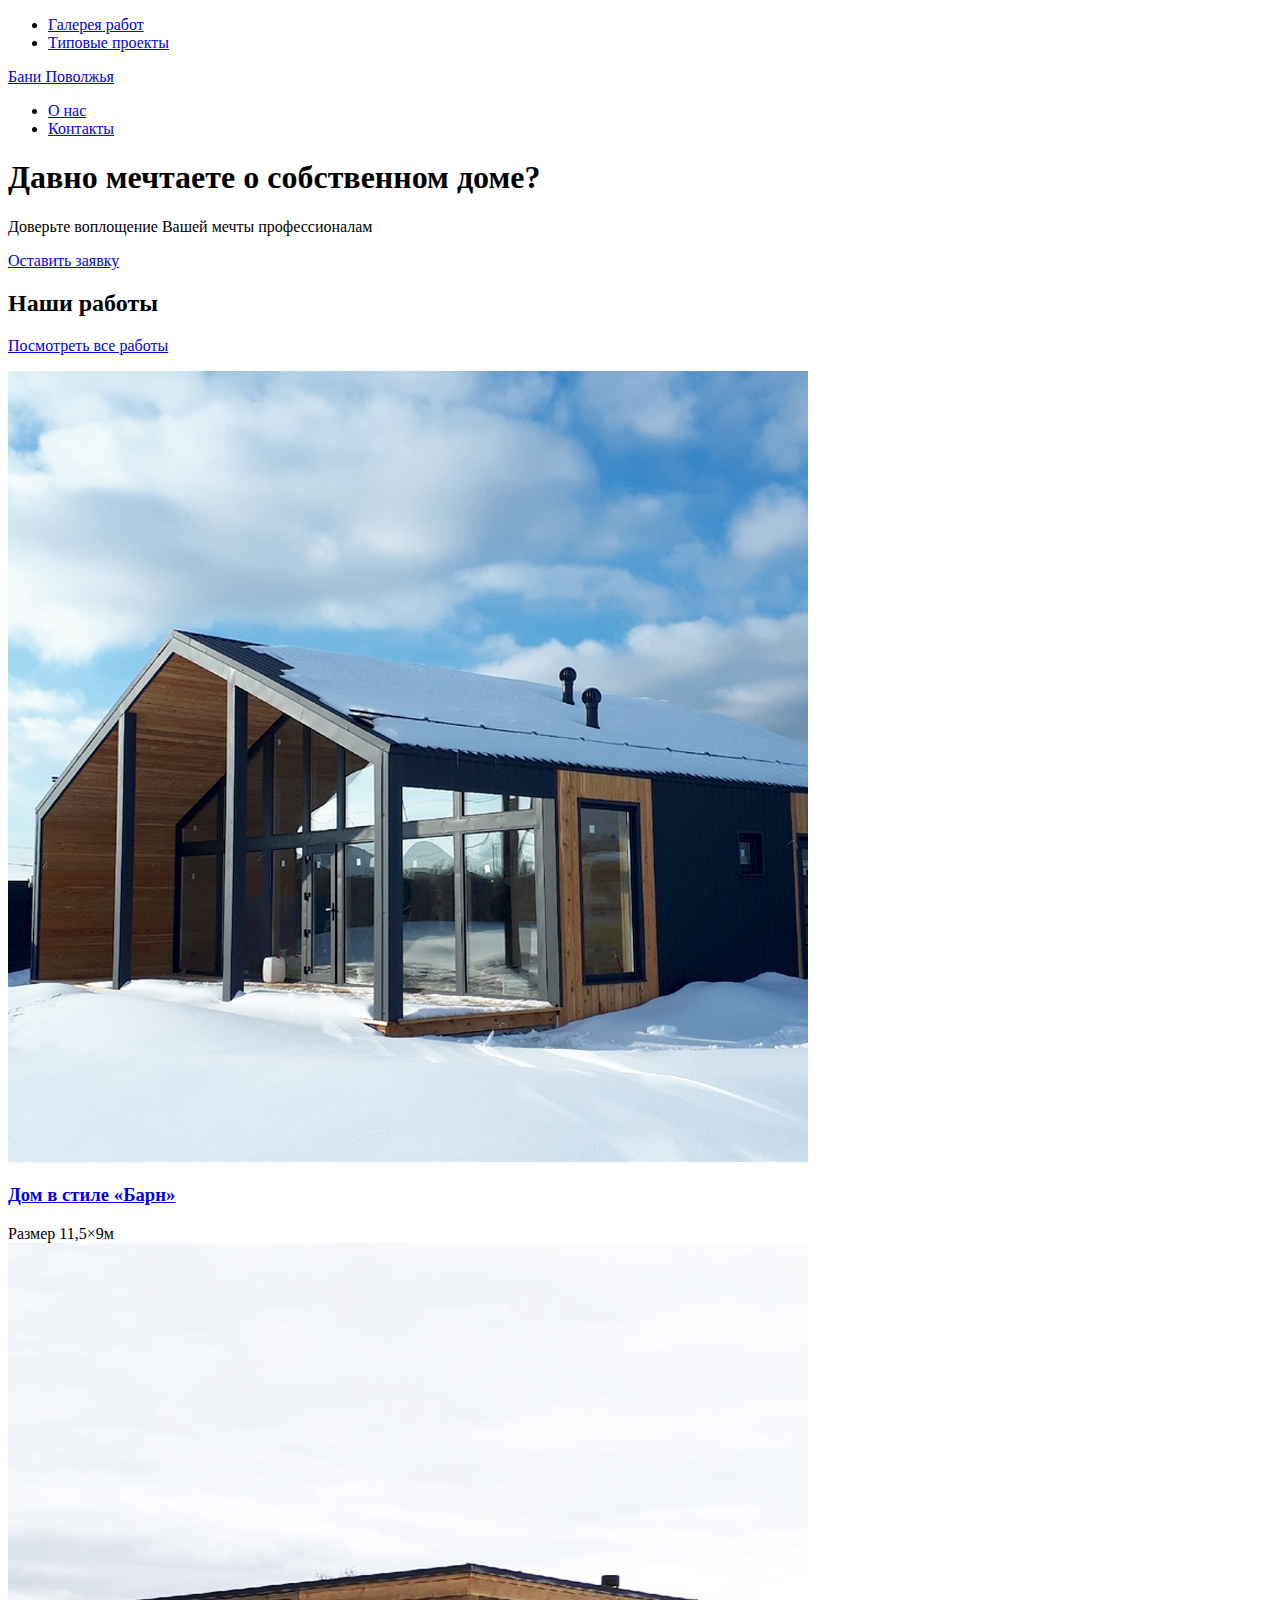
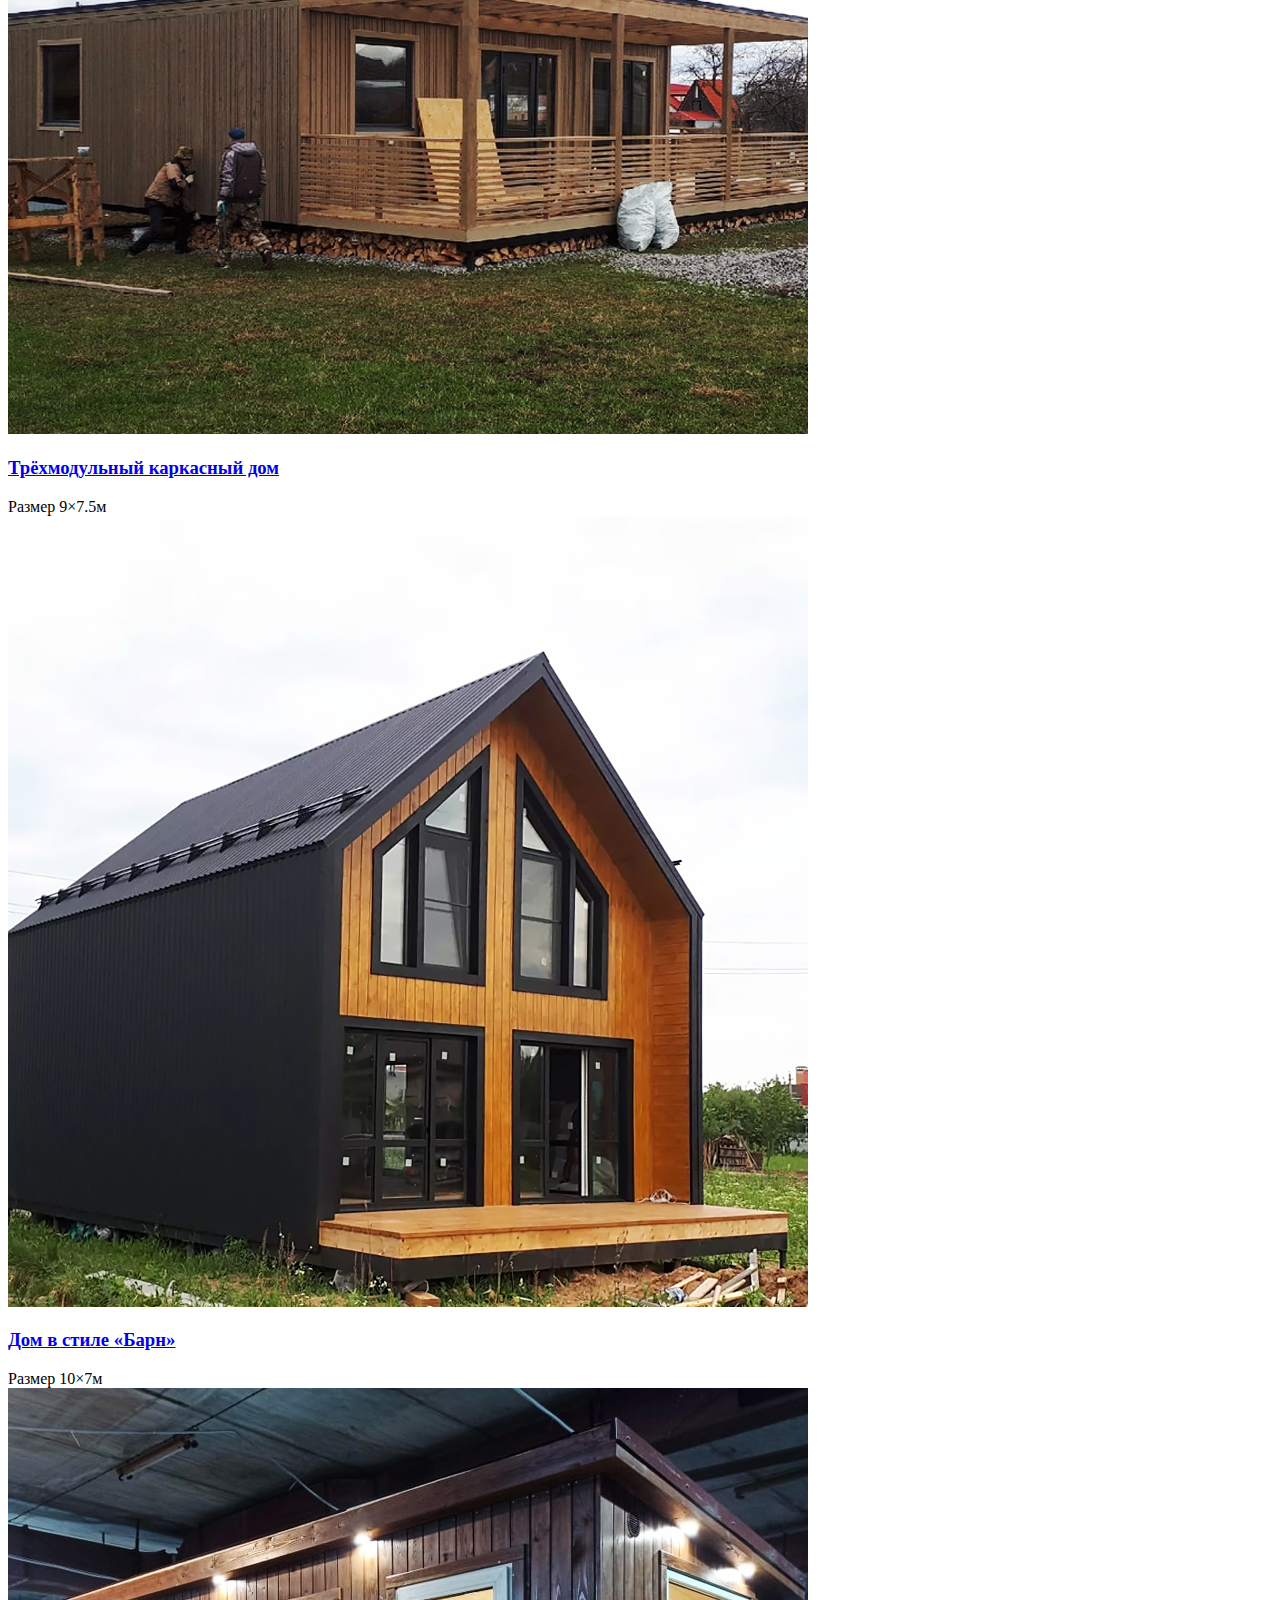
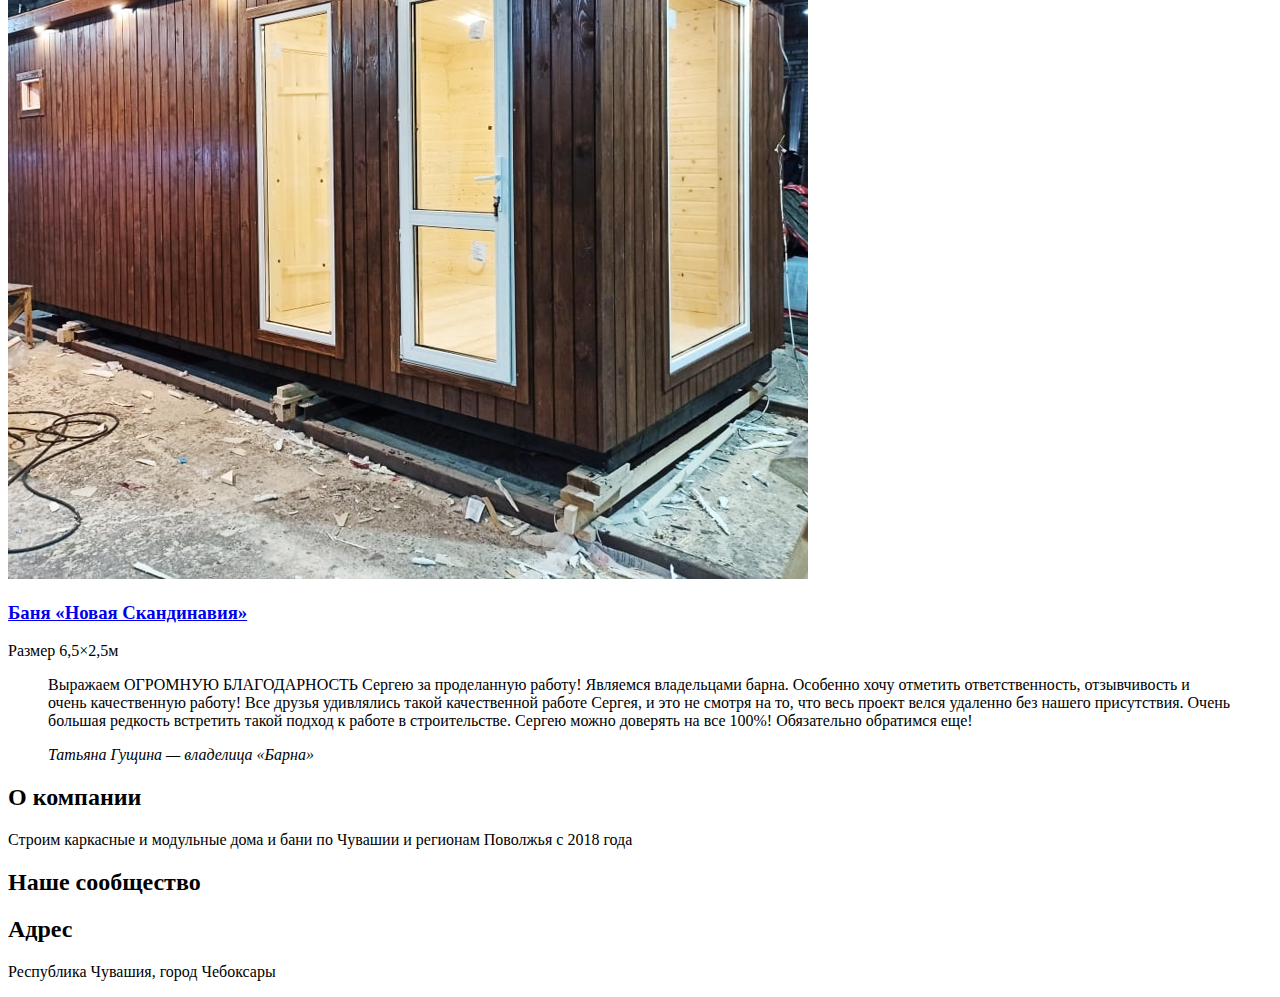
==== index.html @ 3a6964f9 "Add files via upload" ====
<!DOCTYPE html>
<html lang="ru">

<head>
  <title>Бани Поволжья &mdash; строительство домов и бань</title>
  <meta charset="utf-8">
  <meta name="viewport" content="width=device-width, initial-scale=1, shrink-to-fit=no">


    <link href="https://fonts.googleapis.com/css2?family=Playfair+Display:ital,wght@0,400..900;1,400..900&family=Prata&display=swap" rel="stylesheet">

    <link rel="stylesheet" href="fonts/icomoon/style.css">

    <link rel="stylesheet" href="css/bootstrap.min.css">
    <link rel="stylesheet" href="css/animate.min.css">
    <link rel="stylesheet" href="css/jquery.fancybox.min.css">
    <link rel="stylesheet" href="css/owl.carousel.min.css">
    <link rel="stylesheet" href="css/owl.theme.default.min.css">
    <link rel="stylesheet" href="fonts/flaticon/font/flaticon.css">
    <link rel="stylesheet" href="css/aos.css">

    <!-- MAIN CSS -->
    <link rel="stylesheet" href="css/style.css">

  </head>

  <body data-spy="scroll" data-target=".site-navbar-target" data-offset="300">

    
    <div class="site-wrap" id="home-section">

      <div class="site-mobile-menu site-navbar-target">
        <div class="site-mobile-menu-header">
          <div class="site-mobile-menu-close mt-3">
            <span class="icon-close2 js-menu-toggle"></span>
          </div>
        </div>
        <div class="site-mobile-menu-body"></div>
      </div>



      <header class="site-navbar site-navbar-target bg-white" role="banner">

        <div class="container">
          <div class="row align-items-center position-relative">

            <div class="col-lg-4">
              <nav class="site-navigation text-right ml-auto " role="navigation">
                <ul class="site-menu main-menu js-clone-nav ml-auto d-none d-lg-block">
                  <li><a href="work.html" class="nav-link">Галерея работ</a></li>
                  <li><a href="projects.html" class="nav-link">Типовые проекты</a></li>
                </ul>
              </nav>
            </div>
            <div class="col-lg-4 text-center">
              <div class="site-logo">
                <a href="index.html">Бани Поволжья</a>
              </div>
              <div class="ml-auto toggle-button d-inline-block d-lg-none"><a href="#" class="site-menu-toggle py-5 js-menu-toggle text-white"><span class="icon-menu h3 text-browm"></span></a></div>
            </div>
            <div class="col-lg-4">
              <nav class="site-navigation text-left mr-auto " role="navigation">
                <ul class="site-menu main-menu js-clone-nav ml-auto d-none d-lg-block">
                  <li><a href="about.html" class="nav-link">О нас</a></li>
                  <li><a href="contact.html" class="nav-link">Контакты</a></li>
                </ul>
              </nav>
            </div>
            

          </div>
        </div>

      </header>

    <div class="owl-carousel-wrapper">
      <div class="box-92819 shadow-lg">
          <div>
            <h1 class="mb-3 text-black">Давно мечтаете о собственном доме?</h1>
            <p>Доверьте воплощение Вашей мечты профессионалам</p>
            <p class="mb-0 mt-4"><a href="https://forms.gle/ziDUGH545v2y8axZ9" class="btn btn-dark">Оставить заявку</a></p>
          </div>
      </div>

      <div class="owl-carousel owl-1 ">
        <div class="ftco-cover-1" style="background-image: url('images/hero_1.jpg');"></div>
        <div class="ftco-cover-1" style="background-image: url('images/hero_2.jpg');"></div>
        <div class="ftco-cover-1" style="background-image: url('images/hero_3.jpg');"></div>
        
      </div>
    </div>  

    <div class="site-section">
      <div class="container">
        <div class="row mb-5 align-items-center">
          <div class="col-md-7">
            <h2 class="heading-39291 mb-0">Наши работы</h2>
          </div>
          <div class="col-md-5 text-right">
            <p class="mb-0"><a href="work.html" class="more-39291">Посмотреть все работы</a></p>
          </div>
        </div>

        <div class="row">
          <div class="col-lg-6">
            <div class="media-02819">
              <a href="https://vk.com/wall-211085722_660" class="img-link" target="_blank"><img src="images/img_1.jpg" alt="Image" class="img-fluid"></a>
              <h3><a href="https://vk.com/wall-211085722_660">Дом в стиле «Барн»</a></h3>
              <span>Размер 11,5×9м</span>
            </div>
          </div>
          <div class="col-lg-6">
            <div class="media-02819">
              <a href="https://vk.com/wall-211085722_152" class="img-link" target="_blank"><img src="images/img_2.jpg" alt="Image" class="img-fluid"></a>
              <h3><a href="https://vk.com/wall-211085722_152">Трёхмодульный каркасный дом</a></h3>
              <span>Размер 9×7.5м</span>
            </div>
          </div>

          <div class="col-lg-6">
            <div class="media-02819">
              <a href="https://vk.com/wall-211085722_223" class="img-link" target="_blank"><img src="images/img_3.jpg" alt="Image" class="img-fluid"></a>
              <h3><a href="https://vk.com/wall-211085722_223">Дом в стиле «Барн»</a></h3>
              <span>Размер 10×7м</span>
            </div>
          </div>
          <div class="col-lg-6">
            <div class="media-02819">
              <a href="https://vk.com/wall-211085722_607" class="img-link" target="_blank"><img src="images/img_4.jpg" alt="Image" class="img-fluid"></a>
              <h3><a href="https://vk.com/wall-211085722_607">Баня «Новая Скандинавия»</a></h3>
              <span>Размер 6,5×2,5м</span>
            </div>
          </div>

        </div>
      </div>
    </div>

    
    <div class="site-section section-4">
      <div class="container">

        <div class="row justify-content-center text-center">
          <div class="col-md-7">
            <div class="slide-one-item owl-carousel">
              <blockquote class="testimonial-1">
                <span class="quote quote-icon-wrap"><span class="icon-format_quote"></span></span>
                <p>Выражаем ОГРОМНУЮ БЛАГОДАРНОСТЬ Сергею за проделанную работу! Являемся владельцами барна. Особенно хочу отметить ответственность, отзывчивость и очень качественную работу! Все друзья удивлялись такой качественной работе Сергея, и это не смотря на то, что весь проект велся удаленно без нашего присутствия. Очень большая редкость встретить такой подход к работе в строительстве. Сергею можно доверять на все 100%! Обязательно обратимся еще!</p>
                <cite><span class="text-black">Татьяна Гущина</span> &mdash; <span class="text-muted">владелица «Барна»</span></cite>
              </blockquote>

              <!-- <blockquote class="testimonial-1">
                <span class="quote quote-icon-wrap"><span class="icon-format_quote"></span></span>
                <p>Eligendi earum ad perferendis dolores, dolor quas. Ullam in, eaque mollitia suscipit id aspernatur rerum! Sit quibusdam ullam tempora quis, in voluptatum maiores veritatis recusandae!</p>
                <cite><span class="text-black">James Smith</span> &mdash; <span class="text-muted">CEO and Co-Founder</span></cite>
              </blockquote>

              <blockquote class="testimonial-1">
                <span class="quote quote-icon-wrap"><span class="icon-format_quote"></span></span>
                <p> Officia, eius omnis rem non quis eos excepturi cumque sequi pariatur eaque quasi nihil dicta tempore voluptate culpa, veritatis incidunt voluptatibus qui?</p>
                <cite><span class="text-black">Mike Dorney</span> &mdash; <span class="text-muted">CEO and Co-Founder</span></cite>
              </blockquote> -->
            </div>
          </div>
        </div>
      </div>
    </div>
    
    
    <footer class="site-footer bg-light">
      <div class="container">
        <div class="row">
          <div class="col-md-6">
            <div class="row">
              <div class="col-md-7">
                <h2 class="footer-heading mb-4">О компании</h2>
                <p>Строим каркасные и модульные дома и бани по Чувашии и регионам Поволжья с 2018 года</p>
              </div>
              <div class="col-md-4 ml-auto">
                <h2 class="footer-heading mb-4">Наше сообщество</h2>
                <a href="https://vk.com/bani_povolzhya" class="pl-0 pr-3" target="_blank"><span class="icon-vk"></span></a>
              </div>
            </div>
          </div>
          <div class="col-md-4 ml-auto">
            <div class="mb-5">
              <h2 class="footer-heading mb-4">Адрес</h2>
              <p>Республика Чувашия, город Чебоксары</p>
            </div>
          </div>
        </div>
      </div>
    </footer>

    <script src="js/jquery-3.3.1.min.js"></script>
    <script src="js/popper.min.js"></script>
    <script src="js/bootstrap.min.js"></script>
    <script src="js/owl.carousel.min.js"></script>
    <script src="js/jquery.sticky.js"></script>
    <script src="js/jquery.waypoints.min.js"></script>
    <script src="js/jquery.animateNumber.min.js"></script>
    <script src="js/jquery.fancybox.min.js"></script>
    <script src="js/jquery.easing.1.3.js"></script>
    <script src="js/aos.js"></script>

    <script src="js/main.js"></script>

     

  </body>

</html>
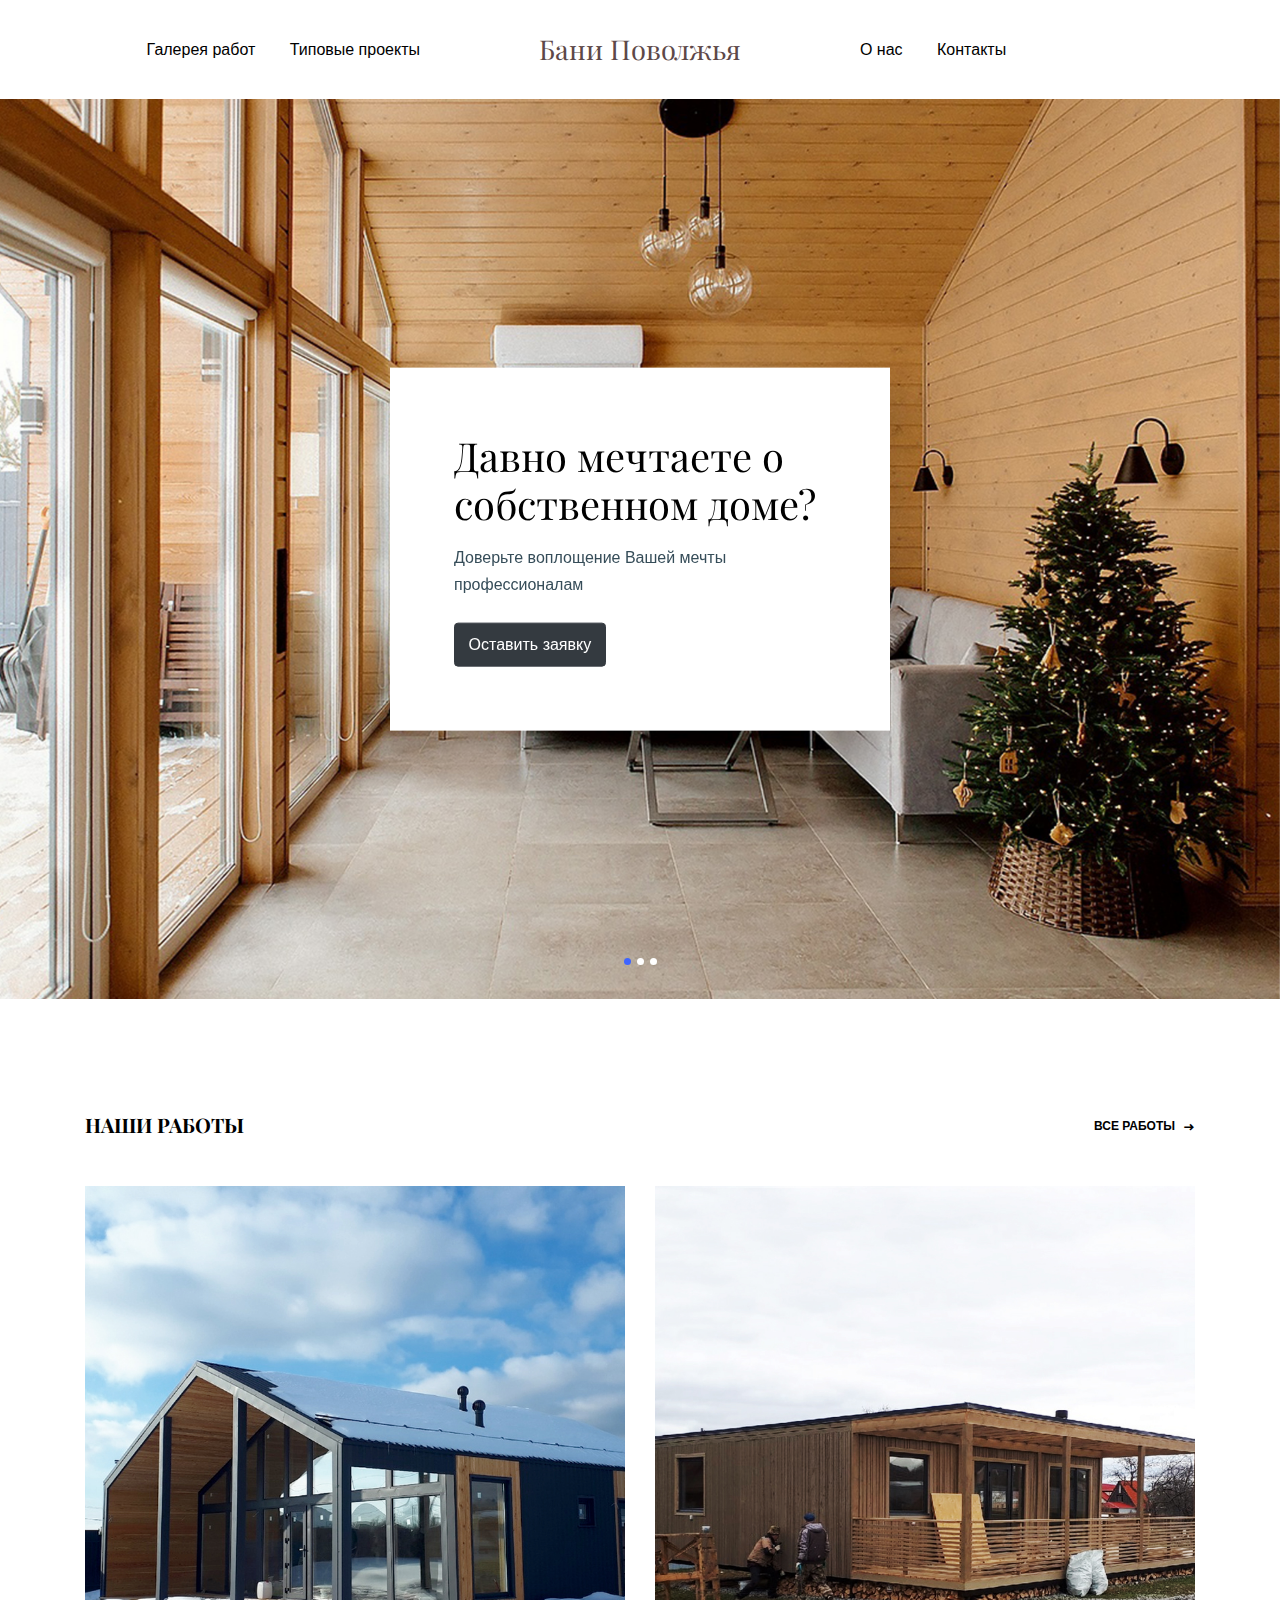
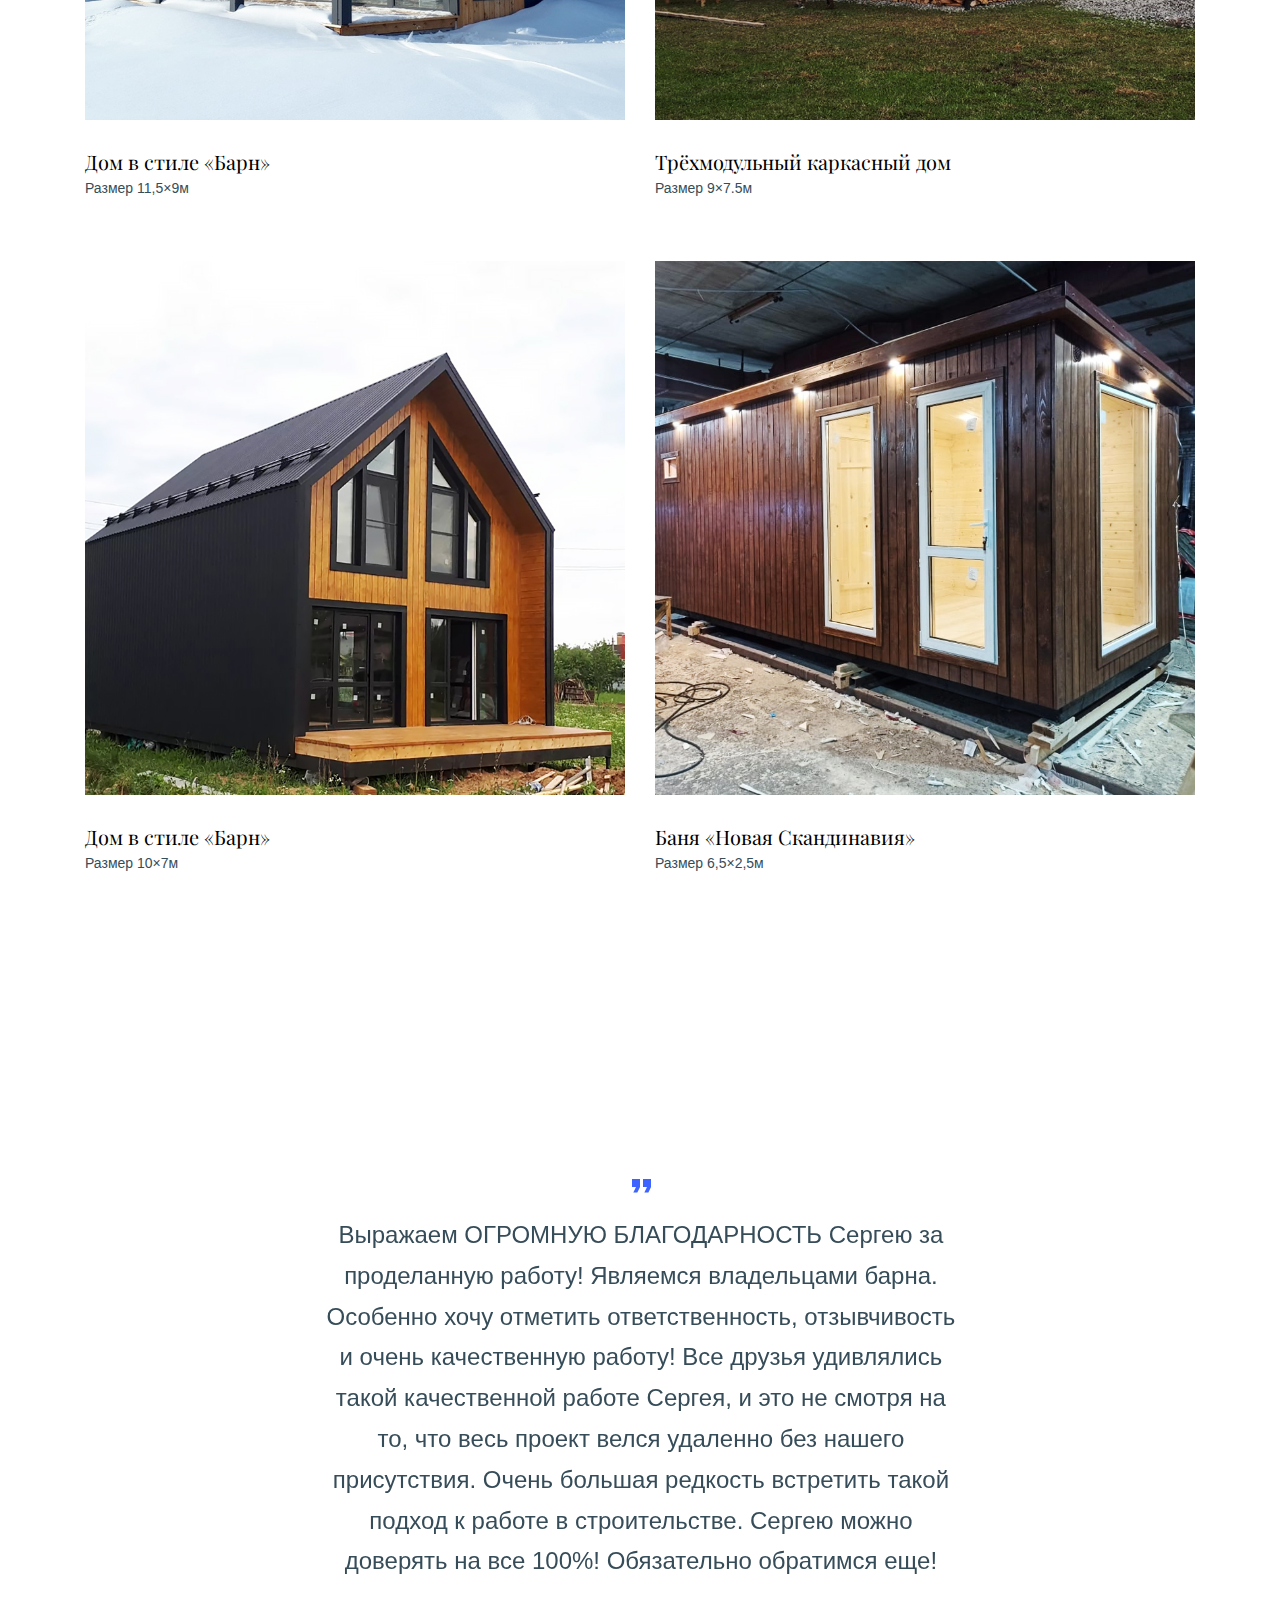
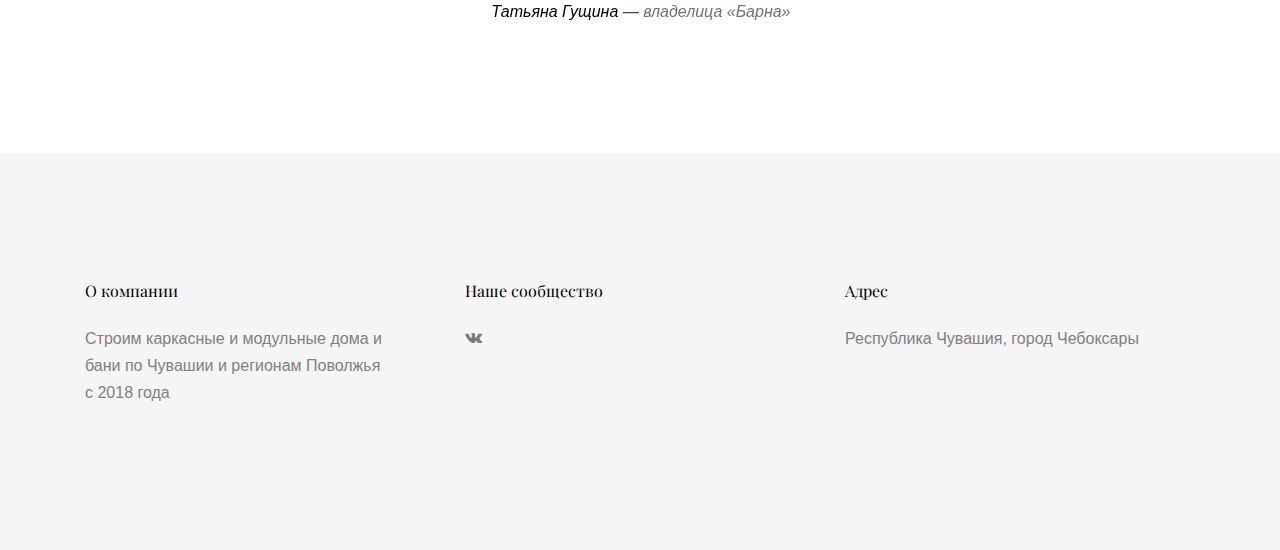
==== commit 94703911: "Add files via upload" ====
--- a/index.html
+++ b/index.html
@@ -98,7 +98,7 @@
             <h2 class="heading-39291 mb-0">Наши работы</h2>
           </div>
           <div class="col-md-5 text-right">
-            <p class="mb-0"><a href="work.html" class="more-39291">Посмотреть все работы</a></p>
+            <p class="mb-0"><a href="work.html" class="more-39291">Все работы</a></p>
           </div>
         </div>
 
--- a/fonts/icomoon/style.css
+++ b/fonts/icomoon/style.css
@@ -0,0 +1,4919 @@
+@font-face {
+  font-family: 'icomoon';
+  src:  url('fonts/icomoon.eot?10si43');
+  src:  url('fonts/icomoon.eot?10si43#iefix') format('embedded-opentype'),
+    url('fonts/icomoon.ttf?10si43') format('truetype'),
+    url('fonts/icomoon.woff?10si43') format('woff'),
+    url('fonts/icomoon.svg?10si43#icomoon') format('svg');
+  font-weight: normal;
+  font-style: normal;
+}
+
+[class^="icon-"], [class*=" icon-"] {
+  /* use !important to prevent issues with browser extensions that change fonts */
+  font-family: 'icomoon' !important;
+  speak: none;
+  font-style: normal;
+  font-weight: normal;
+  font-variant: normal;
+  text-transform: none;
+  line-height: 1;
+
+  /* Better Font Rendering =========== */
+  -webkit-font-smoothing: antialiased;
+  -moz-osx-font-smoothing: grayscale;
+}
+
+.icon-asterisk:before {
+  content: "\f069";
+}
+.icon-plus:before {
+  content: "\f067";
+}
+.icon-question:before {
+  content: "\f128";
+}
+.icon-minus:before {
+  content: "\f068";
+}
+.icon-glass:before {
+  content: "\f000";
+}
+.icon-music:before {
+  content: "\f001";
+}
+.icon-search:before {
+  content: "\f002";
+}
+.icon-envelope-o:before {
+  content: "\f003";
+}
+.icon-heart:before {
+  content: "\f004";
+}
+.icon-star:before {
+  content: "\f005";
+}
+.icon-star-o:before {
+  content: "\f006";
+}
+.icon-user:before {
+  content: "\f007";
+}
+.icon-film:before {
+  content: "\f008";
+}
+.icon-th-large:before {
+  content: "\f009";
+}
+.icon-th:before {
+  content: "\f00a";
+}
+.icon-th-list:before {
+  content: "\f00b";
+}
+.icon-check:before {
+  content: "\f00c";
+}
+.icon-close:before {
+  content: "\f00d";
+}
+.icon-remove:before {
+  content: "\f00d";
+}
+.icon-times:before {
+  content: "\f00d";
+}
+.icon-search-plus:before {
+  content: "\f00e";
+}
+.icon-search-minus:before {
+  content: "\f010";
+}
+.icon-power-off:before {
+  content: "\f011";
+}
+.icon-signal:before {
+  content: "\f012";
+}
+.icon-cog:before {
+  content: "\f013";
+}
+.icon-gear:before {
+  content: "\f013";
+}
+.icon-trash-o:before {
+  content: "\f014";
+}
+.icon-home:before {
+  content: "\f015";
+}
+.icon-file-o:before {
+  content: "\f016";
+}
+.icon-clock-o:before {
+  content: "\f017";
+}
+.icon-road:before {
+  content: "\f018";
+}
+.icon-download:before {
+  content: "\f019";
+}
+.icon-arrow-circle-o-down:before {
+  content: "\f01a";
+}
+.icon-arrow-circle-o-up:before {
+  content: "\f01b";
+}
+.icon-inbox:before {
+  content: "\f01c";
+}
+.icon-play-circle-o:before {
+  content: "\f01d";
+}
+.icon-repeat:before {
+  content: "\f01e";
+}
+.icon-rotate-right:before {
+  content: "\f01e";
+}
+.icon-refresh:before {
+  content: "\f021";
+}
+.icon-list-alt:before {
+  content: "\f022";
+}
+.icon-lock:before {
+  content: "\f023";
+}
+.icon-flag:before {
+  content: "\f024";
+}
+.icon-headphones:before {
+  content: "\f025";
+}
+.icon-volume-off:before {
+  content: "\f026";
+}
+.icon-volume-down:before {
+  content: "\f027";
+}
+.icon-volume-up:before {
+  content: "\f028";
+}
+.icon-qrcode:before {
+  content: "\f029";
+}
+.icon-barcode:before {
+  content: "\f02a";
+}
+.icon-tag:before {
+  content: "\f02b";
+}
+.icon-tags:before {
+  content: "\f02c";
+}
+.icon-book:before {
+  content: "\f02d";
+}
+.icon-bookmark:before {
+  content: "\f02e";
+}
+.icon-print:before {
+  content: "\f02f";
+}
+.icon-camera:before {
+  content: "\f030";
+}
+.icon-font:before {
+  content: "\f031";
+}
+.icon-bold:before {
+  content: "\f032";
+}
+.icon-italic:before {
+  content: "\f033";
+}
+.icon-text-height:before {
+  content: "\f034";
+}
+.icon-text-width:before {
+  content: "\f035";
+}
+.icon-align-left:before {
+  content: "\f036";
+}
+.icon-align-center:before {
+  content: "\f037";
+}
+.icon-align-right:before {
+  content: "\f038";
+}
+.icon-align-justify:before {
+  content: "\f039";
+}
+.icon-list:before {
+  content: "\f03a";
+}
+.icon-dedent:before {
+  content: "\f03b";
+}
+.icon-outdent:before {
+  content: "\f03b";
+}
+.icon-indent:before {
+  content: "\f03c";
+}
+.icon-video-camera:before {
+  content: "\f03d";
+}
+.icon-image:before {
+  content: "\f03e";
+}
+.icon-photo:before {
+  content: "\f03e";
+}
+.icon-picture-o:before {
+  content: "\f03e";
+}
+.icon-pencil:before {
+  content: "\f040";
+}
+.icon-map-marker:before {
+  content: "\f041";
+}
+.icon-adjust:before {
+  content: "\f042";
+}
+.icon-tint:before {
+  content: "\f043";
+}
+.icon-edit:before {
+  content: "\f044";
+}
+.icon-pencil-square-o:before {
+  content: "\f044";
+}
+.icon-share-square-o:before {
+  content: "\f045";
+}
+.icon-check-square-o:before {
+  content: "\f046";
+}
+.icon-arrows:before {
+  content: "\f047";
+}
+.icon-step-backward:before {
+  content: "\f048";
+}
+.icon-fast-backward:before {
+  content: "\f049";
+}
+.icon-backward:before {
+  content: "\f04a";
+}
+.icon-play:before {
+  content: "\f04b";
+}
+.icon-pause:before {
+  content: "\f04c";
+}
+.icon-stop:before {
+  content: "\f04d";
+}
+.icon-forward:before {
+  content: "\f04e";
+}
+.icon-fast-forward:before {
+  content: "\f050";
+}
+.icon-step-forward:before {
+  content: "\f051";
+}
+.icon-eject:before {
+  content: "\f052";
+}
+.icon-chevron-left:before {
+  content: "\f053";
+}
+.icon-chevron-right:before {
+  content: "\f054";
+}
+.icon-plus-circle:before {
+  content: "\f055";
+}
+.icon-minus-circle:before {
+  content: "\f056";
+}
+.icon-times-circle:before {
+  content: "\f057";
+}
+.icon-check-circle:before {
+  content: "\f058";
+}
+.icon-question-circle:before {
+  content: "\f059";
+}
+.icon-info-circle:before {
+  content: "\f05a";
+}
+.icon-crosshairs:before {
+  content: "\f05b";
+}
+.icon-times-circle-o:before {
+  content: "\f05c";
+}
+.icon-check-circle-o:before {
+  content: "\f05d";
+}
+.icon-ban:before {
+  content: "\f05e";
+}
+.icon-arrow-left:before {
+  content: "\f060";
+}
+.icon-arrow-right:before {
+  content: "\f061";
+}
+.icon-arrow-up:before {
+  content: "\f062";
+}
+.icon-arrow-down:before {
+  content: "\f063";
+}
+.icon-mail-forward:before {
+  content: "\f064";
+}
+.icon-share:before {
+  content: "\f064";
+}
+.icon-expand:before {
+  content: "\f065";
+}
+.icon-compress:before {
+  content: "\f066";
+}
+.icon-exclamation-circle:before {
+  content: "\f06a";
+}
+.icon-gift:before {
+  content: "\f06b";
+}
+.icon-leaf:before {
+  content: "\f06c";
+}
+.icon-fire:before {
+  content: "\f06d";
+}
+.icon-eye:before {
+  content: "\f06e";
+}
+.icon-eye-slash:before {
+  content: "\f070";
+}
+.icon-exclamation-triangle:before {
+  content: "\f071";
+}
+.icon-warning:before {
+  content: "\f071";
+}
+.icon-plane:before {
+  content: "\f072";
+}
+.icon-calendar:before {
+  content: "\f073";
+}
+.icon-random:before {
+  content: "\f074";
+}
+.icon-comment:before {
+  content: "\f075";
+}
+.icon-magnet:before {
+  content: "\f076";
+}
+.icon-chevron-up:before {
+  content: "\f077";
+}
+.icon-chevron-down:before {
+  content: "\f078";
+}
+.icon-retweet:before {
+  content: "\f079";
+}
+.icon-shopping-cart:before {
+  content: "\f07a";
+}
+.icon-folder:before {
+  content: "\f07b";
+}
+.icon-folder-open:before {
+  content: "\f07c";
+}
+.icon-arrows-v:before {
+  content: "\f07d";
+}
+.icon-arrows-h:before {
+  content: "\f07e";
+}
+.icon-bar-chart:before {
+  content: "\f080";
+}
+.icon-bar-chart-o:before {
+  content: "\f080";
+}
+.icon-twitter-square:before {
+  content: "\f081";
+}
+.icon-facebook-square:before {
+  content: "\f082";
+}
+.icon-camera-retro:before {
+  content: "\f083";
+}
+.icon-key:before {
+  content: "\f084";
+}
+.icon-cogs:before {
+  content: "\f085";
+}
+.icon-gears:before {
+  content: "\f085";
+}
+.icon-comments:before {
+  content: "\f086";
+}
+.icon-thumbs-o-up:before {
+  content: "\f087";
+}
+.icon-thumbs-o-down:before {
+  content: "\f088";
+}
+.icon-star-half:before {
+  content: "\f089";
+}
+.icon-heart-o:before {
+  content: "\f08a";
+}
+.icon-sign-out:before {
+  content: "\f08b";
+}
+.icon-linkedin-square:before {
+  content: "\f08c";
+}
+.icon-thumb-tack:before {
+  content: "\f08d";
+}
+.icon-external-link:before {
+  content: "\f08e";
+}
+.icon-sign-in:before {
+  content: "\f090";
+}
+.icon-trophy:before {
+  content: "\f091";
+}
+.icon-github-square:before {
+  content: "\f092";
+}
+.icon-upload:before {
+  content: "\f093";
+}
+.icon-lemon-o:before {
+  content: "\f094";
+}
+.icon-phone:before {
+  content: "\f095";
+}
+.icon-square-o:before {
+  content: "\f096";
+}
+.icon-bookmark-o:before {
+  content: "\f097";
+}
+.icon-phone-square:before {
+  content: "\f098";
+}
+.icon-twitter:before {
+  content: "\f099";
+}
+.icon-facebook:before {
+  content: "\f09a";
+}
+.icon-facebook-f:before {
+  content: "\f09a";
+}
+.icon-github:before {
+  content: "\f09b";
+}
+.icon-unlock:before {
+  content: "\f09c";
+}
+.icon-credit-card:before {
+  content: "\f09d";
+}
+.icon-feed:before {
+  content: "\f09e";
+}
+.icon-rss:before {
+  content: "\f09e";
+}
+.icon-hdd-o:before {
+  content: "\f0a0";
+}
+.icon-bullhorn:before {
+  content: "\f0a1";
+}
+.icon-bell-o:before {
+  content: "\f0a2";
+}
+.icon-certificate:before {
+  content: "\f0a3";
+}
+.icon-hand-o-right:before {
+  content: "\f0a4";
+}
+.icon-hand-o-left:before {
+  content: "\f0a5";
+}
+.icon-hand-o-up:before {
+  content: "\f0a6";
+}
+.icon-hand-o-down:before {
+  content: "\f0a7";
+}
+.icon-arrow-circle-left:before {
+  content: "\f0a8";
+}
+.icon-arrow-circle-right:before {
+  content: "\f0a9";
+}
+.icon-arrow-circle-up:before {
+  content: "\f0aa";
+}
+.icon-arrow-circle-down:before {
+  content: "\f0ab";
+}
+.icon-globe:before {
+  content: "\f0ac";
+}
+.icon-wrench:before {
+  content: "\f0ad";
+}
+.icon-tasks:before {
+  content: "\f0ae";
+}
+.icon-filter:before {
+  content: "\f0b0";
+}
+.icon-briefcase:before {
+  content: "\f0b1";
+}
+.icon-arrows-alt:before {
+  content: "\f0b2";
+}
+.icon-group:before {
+  content: "\f0c0";
+}
+.icon-users:before {
+  content: "\f0c0";
+}
+.icon-chain:before {
+  content: "\f0c1";
+}
+.icon-link:before {
+  content: "\f0c1";
+}
+.icon-cloud:before {
+  content: "\f0c2";
+}
+.icon-flask:before {
+  content: "\f0c3";
+}
+.icon-cut:before {
+  content: "\f0c4";
+}
+.icon-scissors:before {
+  content: "\f0c4";
+}
+.icon-copy:before {
+  content: "\f0c5";
+}
+.icon-files-o:before {
+  content: "\f0c5";
+}
+.icon-paperclip:before {
+  content: "\f0c6";
+}
+.icon-floppy-o:before {
+  content: "\f0c7";
+}
+.icon-save:before {
+  content: "\f0c7";
+}
+.icon-square:before {
+  content: "\f0c8";
+}
+.icon-bars:before {
+  content: "\f0c9";
+}
+.icon-navicon:before {
+  content: "\f0c9";
+}
+.icon-reorder:before {
+  content: "\f0c9";
+}
+.icon-list-ul:before {
+  content: "\f0ca";
+}
+.icon-list-ol:before {
+  content: "\f0cb";
+}
+.icon-strikethrough:before {
+  content: "\f0cc";
+}
+.icon-underline:before {
+  content: "\f0cd";
+}
+.icon-table:before {
+  content: "\f0ce";
+}
+.icon-magic:before {
+  content: "\f0d0";
+}
+.icon-truck:before {
+  content: "\f0d1";
+}
+.icon-pinterest:before {
+  content: "\f0d2";
+}
+.icon-pinterest-square:before {
+  content: "\f0d3";
+}
+.icon-google-plus-square:before {
+  content: "\f0d4";
+}
+.icon-google-plus:before {
+  content: "\f0d5";
+}
+.icon-money:before {
+  content: "\f0d6";
+}
+.icon-caret-down:before {
+  content: "\f0d7";
+}
+.icon-caret-up:before {
+  content: "\f0d8";
+}
+.icon-caret-left:before {
+  content: "\f0d9";
+}
+.icon-caret-right:before {
+  content: "\f0da";
+}
+.icon-columns:before {
+  content: "\f0db";
+}
+.icon-sort:before {
+  content: "\f0dc";
+}
+.icon-unsorted:before {
+  content: "\f0dc";
+}
+.icon-sort-desc:before {
+  content: "\f0dd";
+}
+.icon-sort-down:before {
+  content: "\f0dd";
+}
+.icon-sort-asc:before {
+  content: "\f0de";
+}
+.icon-sort-up:before {
+  content: "\f0de";
+}
+.icon-envelope:before {
+  content: "\f0e0";
+}
+.icon-linkedin:before {
+  content: "\f0e1";
+}
+.icon-rotate-left:before {
+  content: "\f0e2";
+}
+.icon-undo:before {
+  content: "\f0e2";
+}
+.icon-gavel:before {
+  content: "\f0e3";
+}
+.icon-legal:before {
+  content: "\f0e3";
+}
+.icon-dashboard:before {
+  content: "\f0e4";
+}
+.icon-tachometer:before {
+  content: "\f0e4";
+}
+.icon-comment-o:before {
+  content: "\f0e5";
+}
+.icon-comments-o:before {
+  content: "\f0e6";
+}
+.icon-bolt:before {
+  content: "\f0e7";
+}
+.icon-flash:before {
+  content: "\f0e7";
+}
+.icon-sitemap:before {
+  content: "\f0e8";
+}
+.icon-umbrella:before {
+  content: "\f0e9";
+}
+.icon-clipboard:before {
+  content: "\f0ea";
+}
+.icon-paste:before {
+  content: "\f0ea";
+}
+.icon-lightbulb-o:before {
+  content: "\f0eb";
+}
+.icon-exchange:before {
+  content: "\f0ec";
+}
+.icon-cloud-download:before {
+  content: "\f0ed";
+}
+.icon-cloud-upload:before {
+  content: "\f0ee";
+}
+.icon-user-md:before {
+  content: "\f0f0";
+}
+.icon-stethoscope:before {
+  content: "\f0f1";
+}
+.icon-suitcase:before {
+  content: "\f0f2";
+}
+.icon-bell:before {
+  content: "\f0f3";
+}
+.icon-coffee:before {
+  content: "\f0f4";
+}
+.icon-cutlery:before {
+  content: "\f0f5";
+}
+.icon-file-text-o:before {
+  content: "\f0f6";
+}
+.icon-building-o:before {
+  content: "\f0f7";
+}
+.icon-hospital-o:before {
+  content: "\f0f8";
+}
+.icon-ambulance:before {
+  content: "\f0f9";
+}
+.icon-medkit:before {
+  content: "\f0fa";
+}
+.icon-fighter-jet:before {
+  content: "\f0fb";
+}
+.icon-beer:before {
+  content: "\f0fc";
+}
+.icon-h-square:before {
+  content: "\f0fd";
+}
+.icon-plus-square:before {
+  content: "\f0fe";
+}
+.icon-angle-double-left:before {
+  content: "\f100";
+}
+.icon-angle-double-right:before {
+  content: "\f101";
+}
+.icon-angle-double-up:before {
+  content: "\f102";
+}
+.icon-angle-double-down:before {
+  content: "\f103";
+}
+.icon-angle-left:before {
+  content: "\f104";
+}
+.icon-angle-right:before {
+  content: "\f105";
+}
+.icon-angle-up:before {
+  content: "\f106";
+}
+.icon-angle-down:before {
+  content: "\f107";
+}
+.icon-desktop:before {
+  content: "\f108";
+}
+.icon-laptop:before {
+  content: "\f109";
+}
+.icon-tablet:before {
+  content: "\f10a";
+}
+.icon-mobile:before {
+  content: "\f10b";
+}
+.icon-mobile-phone:before {
+  content: "\f10b";
+}
+.icon-circle-o:before {
+  content: "\f10c";
+}
+.icon-quote-left:before {
+  content: "\f10d";
+}
+.icon-quote-right:before {
+  content: "\f10e";
+}
+.icon-spinner:before {
+  content: "\f110";
+}
+.icon-circle:before {
+  content: "\f111";
+}
+.icon-mail-reply:before {
+  content: "\f112";
+}
+.icon-reply:before {
+  content: "\f112";
+}
+.icon-github-alt:before {
+  content: "\f113";
+}
+.icon-folder-o:before {
+  content: "\f114";
+}
+.icon-folder-open-o:before {
+  content: "\f115";
+}
+.icon-smile-o:before {
+  content: "\f118";
+}
+.icon-frown-o:before {
+  content: "\f119";
+}
+.icon-meh-o:before {
+  content: "\f11a";
+}
+.icon-gamepad:before {
+  content: "\f11b";
+}
+.icon-keyboard-o:before {
+  content: "\f11c";
+}
+.icon-flag-o:before {
+  content: "\f11d";
+}
+.icon-flag-checkered:before {
+  content: "\f11e";
+}
+.icon-terminal:before {
+  content: "\f120";
+}
+.icon-code:before {
+  content: "\f121";
+}
+.icon-mail-reply-all:before {
+  content: "\f122";
+}
+.icon-reply-all:before {
+  content: "\f122";
+}
+.icon-star-half-empty:before {
+  content: "\f123";
+}
+.icon-star-half-full:before {
+  content: "\f123";
+}
+.icon-star-half-o:before {
+  content: "\f123";
+}
+.icon-location-arrow:before {
+  content: "\f124";
+}
+.icon-crop:before {
+  content: "\f125";
+}
+.icon-code-fork:before {
+  content: "\f126";
+}
+.icon-chain-broken:before {
+  content: "\f127";
+}
+.icon-unlink:before {
+  content: "\f127";
+}
+.icon-info:before {
+  content: "\f129";
+}
+.icon-exclamation:before {
+  content: "\f12a";
+}
+.icon-superscript:before {
+  content: "\f12b";
+}
+.icon-subscript:before {
+  content: "\f12c";
+}
+.icon-eraser:before {
+  content: "\f12d";
+}
+.icon-puzzle-piece:before {
+  content: "\f12e";
+}
+.icon-microphone:before {
+  content: "\f130";
+}
+.icon-microphone-slash:before {
+  content: "\f131";
+}
+.icon-shield:before {
+  content: "\f132";
+}
+.icon-calendar-o:before {
+  content: "\f133";
+}
+.icon-fire-extinguisher:before {
+  content: "\f134";
+}
+.icon-rocket:before {
+  content: "\f135";
+}
+.icon-maxcdn:before {
+  content: "\f136";
+}
+.icon-chevron-circle-left:before {
+  content: "\f137";
+}
+.icon-chevron-circle-right:before {
+  content: "\f138";
+}
+.icon-chevron-circle-up:before {
+  content: "\f139";
+}
+.icon-chevron-circle-down:before {
+  content: "\f13a";
+}
+.icon-html5:before {
+  content: "\f13b";
+}
+.icon-css3:before {
+  content: "\f13c";
+}
+.icon-anchor:before {
+  content: "\f13d";
+}
+.icon-unlock-alt:before {
+  content: "\f13e";
+}
+.icon-bullseye:before {
+  content: "\f140";
+}
+.icon-ellipsis-h:before {
+  content: "\f141";
+}
+.icon-ellipsis-v:before {
+  content: "\f142";
+}
+.icon-rss-square:before {
+  content: "\f143";
+}
+.icon-play-circle:before {
+  content: "\f144";
+}
+.icon-ticket:before {
+  content: "\f145";
+}
+.icon-minus-square:before {
+  content: "\f146";
+}
+.icon-minus-square-o:before {
+  content: "\f147";
+}
+.icon-level-up:before {
+  content: "\f148";
+}
+.icon-level-down:before {
+  content: "\f149";
+}
+.icon-check-square:before {
+  content: "\f14a";
+}
+.icon-pencil-square:before {
+  content: "\f14b";
+}
+.icon-external-link-square:before {
+  content: "\f14c";
+}
+.icon-share-square:before {
+  content: "\f14d";
+}
+.icon-compass:before {
+  content: "\f14e";
+}
+.icon-caret-square-o-down:before {
+  content: "\f150";
+}
+.icon-toggle-down:before {
+  content: "\f150";
+}
+.icon-caret-square-o-up:before {
+  content: "\f151";
+}
+.icon-toggle-up:before {
+  content: "\f151";
+}
+.icon-caret-square-o-right:before {
+  content: "\f152";
+}
+.icon-toggle-right:before {
+  content: "\f152";
+}
+.icon-eur:before {
+  content: "\f153";
+}
+.icon-euro:before {
+  content: "\f153";
+}
+.icon-gbp:before {
+  content: "\f154";
+}
+.icon-dollar:before {
+  content: "\f155";
+}
+.icon-usd:before {
+  content: "\f155";
+}
+.icon-inr:before {
+  content: "\f156";
+}
+.icon-rupee:before {
+  content: "\f156";
+}
+.icon-cny:before {
+  content: "\f157";
+}
+.icon-jpy:before {
+  content: "\f157";
+}
+.icon-rmb:before {
+  content: "\f157";
+}
+.icon-yen:before {
+  content: "\f157";
+}
+.icon-rouble:before {
+  content: "\f158";
+}
+.icon-rub:before {
+  content: "\f158";
+}
+.icon-ruble:before {
+  content: "\f158";
+}
+.icon-krw:before {
+  content: "\f159";
+}
+.icon-won:before {
+  content: "\f159";
+}
+.icon-bitcoin:before {
+  content: "\f15a";
+}
+.icon-btc:before {
+  content: "\f15a";
+}
+.icon-file:before {
+  content: "\f15b";
+}
+.icon-file-text:before {
+  content: "\f15c";
+}
+.icon-sort-alpha-asc:before {
+  content: "\f15d";
+}
+.icon-sort-alpha-desc:before {
+  content: "\f15e";
+}
+.icon-sort-amount-asc:before {
+  content: "\f160";
+}
+.icon-sort-amount-desc:before {
+  content: "\f161";
+}
+.icon-sort-numeric-asc:before {
+  content: "\f162";
+}
+.icon-sort-numeric-desc:before {
+  content: "\f163";
+}
+.icon-thumbs-up:before {
+  content: "\f164";
+}
+.icon-thumbs-down:before {
+  content: "\f165";
+}
+.icon-youtube-square:before {
+  content: "\f166";
+}
+.icon-youtube:before {
+  content: "\f167";
+}
+.icon-xing:before {
+  content: "\f168";
+}
+.icon-xing-square:before {
+  content: "\f169";
+}
+.icon-youtube-play:before {
+  content: "\f16a";
+}
+.icon-dropbox:before {
+  content: "\f16b";
+}
+.icon-stack-overflow:before {
+  content: "\f16c";
+}
+.icon-instagram:before {
+  content: "\f16d";
+}
+.icon-flickr:before {
+  content: "\f16e";
+}
+.icon-adn:before {
+  content: "\f170";
+}
+.icon-bitbucket:before {
+  content: "\f171";
+}
+.icon-bitbucket-square:before {
+  content: "\f172";
+}
+.icon-tumblr:before {
+  content: "\f173";
+}
+.icon-tumblr-square:before {
+  content: "\f174";
+}
+.icon-long-arrow-down:before {
+  content: "\f175";
+}
+.icon-long-arrow-up:before {
+  content: "\f176";
+}
+.icon-long-arrow-left:before {
+  content: "\f177";
+}
+.icon-long-arrow-right:before {
+  content: "\f178";
+}
+.icon-apple:before {
+  content: "\f179";
+}
+.icon-windows:before {
+  content: "\f17a";
+}
+.icon-android:before {
+  content: "\f17b";
+}
+.icon-linux:before {
+  content: "\f17c";
+}
+.icon-dribbble:before {
+  content: "\f17d";
+}
+.icon-skype:before {
+  content: "\f17e";
+}
+.icon-foursquare:before {
+  content: "\f180";
+}
+.icon-trello:before {
+  content: "\f181";
+}
+.icon-female:before {
+  content: "\f182";
+}
+.icon-male:before {
+  content: "\f183";
+}
+.icon-gittip:before {
+  content: "\f184";
+}
+.icon-gratipay:before {
+  content: "\f184";
+}
+.icon-sun-o:before {
+  content: "\f185";
+}
+.icon-moon-o:before {
+  content: "\f186";
+}
+.icon-archive:before {
+  content: "\f187";
+}
+.icon-bug:before {
+  content: "\f188";
+}
+.icon-vk:before {
+  content: "\f189";
+}
+.icon-weibo:before {
+  content: "\f18a";
+}
+.icon-renren:before {
+  content: "\f18b";
+}
+.icon-pagelines:before {
+  content: "\f18c";
+}
+.icon-stack-exchange:before {
+  content: "\f18d";
+}
+.icon-arrow-circle-o-right:before {
+  content: "\f18e";
+}
+.icon-arrow-circle-o-left:before {
+  content: "\f190";
+}
+.icon-caret-square-o-left:before {
+  content: "\f191";
+}
+.icon-toggle-left:before {
+  content: "\f191";
+}
+.icon-dot-circle-o:before {
+  content: "\f192";
+}
+.icon-wheelchair:before {
+  content: "\f193";
+}
+.icon-vimeo-square:before {
+  content: "\f194";
+}
+.icon-try:before {
+  content: "\f195";
+}
+.icon-turkish-lira:before {
+  content: "\f195";
+}
+.icon-plus-square-o:before {
+  content: "\f196";
+}
+.icon-space-shuttle:before {
+  content: "\f197";
+}
+.icon-slack:before {
+  content: "\f198";
+}
+.icon-envelope-square:before {
+  content: "\f199";
+}
+.icon-wordpress:before {
+  content: "\f19a";
+}
+.icon-openid:before {
+  content: "\f19b";
+}
+.icon-bank:before {
+  content: "\f19c";
+}
+.icon-institution:before {
+  content: "\f19c";
+}
+.icon-university:before {
+  content: "\f19c";
+}
+.icon-graduation-cap:before {
+  content: "\f19d";
+}
+.icon-mortar-board:before {
+  content: "\f19d";
+}
+.icon-yahoo:before {
+  content: "\f19e";
+}
+.icon-google:before {
+  content: "\f1a0";
+}
+.icon-reddit:before {
+  content: "\f1a1";
+}
+.icon-reddit-square:before {
+  content: "\f1a2";
+}
+.icon-stumbleupon-circle:before {
+  content: "\f1a3";
+}
+.icon-stumbleupon:before {
+  content: "\f1a4";
+}
+.icon-delicious:before {
+  content: "\f1a5";
+}
+.icon-digg:before {
+  content: "\f1a6";
+}
+.icon-pied-piper-pp:before {
+  content: "\f1a7";
+}
+.icon-pied-piper-alt:before {
+  content: "\f1a8";
+}
+.icon-drupal:before {
+  content: "\f1a9";
+}
+.icon-joomla:before {
+  content: "\f1aa";
+}
+.icon-language:before {
+  content: "\f1ab";
+}
+.icon-fax:before {
+  content: "\f1ac";
+}
+.icon-building:before {
+  content: "\f1ad";
+}
+.icon-child:before {
+  content: "\f1ae";
+}
+.icon-paw:before {
+  content: "\f1b0";
+}
+.icon-spoon:before {
+  content: "\f1b1";
+}
+.icon-cube:before {
+  content: "\f1b2";
+}
+.icon-cubes:before {
+  content: "\f1b3";
+}
+.icon-behance:before {
+  content: "\f1b4";
+}
+.icon-behance-square:before {
+  content: "\f1b5";
+}
+.icon-steam:before {
+  content: "\f1b6";
+}
+.icon-steam-square:before {
+  content: "\f1b7";
+}
+.icon-recycle:before {
+  content: "\f1b8";
+}
+.icon-automobile:before {
+  content: "\f1b9";
+}
+.icon-car:before {
+  content: "\f1b9";
+}
+.icon-cab:before {
+  content: "\f1ba";
+}
+.icon-taxi:before {
+  content: "\f1ba";
+}
+.icon-tree:before {
+  content: "\f1bb";
+}
+.icon-spotify:before {
+  content: "\f1bc";
+}
+.icon-deviantart:before {
+  content: "\f1bd";
+}
+.icon-soundcloud:before {
+  content: "\f1be";
+}
+.icon-database:before {
+  content: "\f1c0";
+}
+.icon-file-pdf-o:before {
+  content: "\f1c1";
+}
+.icon-file-word-o:before {
+  content: "\f1c2";
+}
+.icon-file-excel-o:before {
+  content: "\f1c3";
+}
+.icon-file-powerpoint-o:before {
+  content: "\f1c4";
+}
+.icon-file-image-o:before {
+  content: "\f1c5";
+}
+.icon-file-photo-o:before {
+  content: "\f1c5";
+}
+.icon-file-picture-o:before {
+  content: "\f1c5";
+}
+.icon-file-archive-o:before {
+  content: "\f1c6";
+}
+.icon-file-zip-o:before {
+  content: "\f1c6";
+}
+.icon-file-audio-o:before {
+  content: "\f1c7";
+}
+.icon-file-sound-o:before {
+  content: "\f1c7";
+}
+.icon-file-movie-o:before {
+  content: "\f1c8";
+}
+.icon-file-video-o:before {
+  content: "\f1c8";
+}
+.icon-file-code-o:before {
+  content: "\f1c9";
+}
+.icon-vine:before {
+  content: "\f1ca";
+}
+.icon-codepen:before {
+  content: "\f1cb";
+}
+.icon-jsfiddle:before {
+  content: "\f1cc";
+}
+.icon-life-bouy:before {
+  content: "\f1cd";
+}
+.icon-life-buoy:before {
+  content: "\f1cd";
+}
+.icon-life-ring:before {
+  content: "\f1cd";
+}
+.icon-life-saver:before {
+  content: "\f1cd";
+}
+.icon-support:before {
+  content: "\f1cd";
+}
+.icon-circle-o-notch:before {
+  content: "\f1ce";
+}
+.icon-ra:before {
+  content: "\f1d0";
+}
+.icon-rebel:before {
+  content: "\f1d0";
+}
+.icon-resistance:before {
+  content: "\f1d0";
+}
+.icon-empire:before {
+  content: "\f1d1";
+}
+.icon-ge:before {
+  content: "\f1d1";
+}
+.icon-git-square:before {
+  content: "\f1d2";
+}
+.icon-git:before {
+  content: "\f1d3";
+}
+.icon-hacker-news:before {
+  content: "\f1d4";
+}
+.icon-y-combinator-square:before {
+  content: "\f1d4";
+}
+.icon-yc-square:before {
+  content: "\f1d4";
+}
+.icon-tencent-weibo:before {
+  content: "\f1d5";
+}
+.icon-qq:before {
+  content: "\f1d6";
+}
+.icon-wechat:before {
+  content: "\f1d7";
+}
+.icon-weixin:before {
+  content: "\f1d7";
+}
+.icon-paper-plane:before {
+  content: "\f1d8";
+}
+.icon-send:before {
+  content: "\f1d8";
+}
+.icon-paper-plane-o:before {
+  content: "\f1d9";
+}
+.icon-send-o:before {
+  content: "\f1d9";
+}
+.icon-history:before {
+  content: "\f1da";
+}
+.icon-circle-thin:before {
+  content: "\f1db";
+}
+.icon-header:before {
+  content: "\f1dc";
+}
+.icon-paragraph:before {
+  content: "\f1dd";
+}
+.icon-sliders:before {
+  content: "\f1de";
+}
+.icon-share-alt:before {
+  content: "\f1e0";
+}
+.icon-share-alt-square:before {
+  content: "\f1e1";
+}
+.icon-bomb:before {
+  content: "\f1e2";
+}
+.icon-futbol-o:before {
+  content: "\f1e3";
+}
+.icon-soccer-ball-o:before {
+  content: "\f1e3";
+}
+.icon-tty:before {
+  content: "\f1e4";
+}
+.icon-binoculars:before {
+  content: "\f1e5";
+}
+.icon-plug:before {
+  content: "\f1e6";
+}
+.icon-slideshare:before {
+  content: "\f1e7";
+}
+.icon-twitch:before {
+  content: "\f1e8";
+}
+.icon-yelp:before {
+  content: "\f1e9";
+}
+.icon-newspaper-o:before {
+  content: "\f1ea";
+}
+.icon-wifi:before {
+  content: "\f1eb";
+}
+.icon-calculator:before {
+  content: "\f1ec";
+}
+.icon-paypal:before {
+  content: "\f1ed";
+}
+.icon-google-wallet:before {
+  content: "\f1ee";
+}
+.icon-cc-visa:before {
+  content: "\f1f0";
+}
+.icon-cc-mastercard:before {
+  content: "\f1f1";
+}
+.icon-cc-discover:before {
+  content: "\f1f2";
+}
+.icon-cc-amex:before {
+  content: "\f1f3";
+}
+.icon-cc-paypal:before {
+  content: "\f1f4";
+}
+.icon-cc-stripe:before {
+  content: "\f1f5";
+}
+.icon-bell-slash:before {
+  content: "\f1f6";
+}
+.icon-bell-slash-o:before {
+  content: "\f1f7";
+}
+.icon-trash:before {
+  content: "\f1f8";
+}
+.icon-copyright:before {
+  content: "\f1f9";
+}
+.icon-at:before {
+  content: "\f1fa";
+}
+.icon-eyedropper:before {
+  content: "\f1fb";
+}
+.icon-paint-brush:before {
+  content: "\f1fc";
+}
+.icon-birthday-cake:before {
+  content: "\f1fd";
+}
+.icon-area-chart:before {
+  content: "\f1fe";
+}
+.icon-pie-chart:before {
+  content: "\f200";
+}
+.icon-line-chart:before {
+  content: "\f201";
+}
+.icon-lastfm:before {
+  content: "\f202";
+}
+.icon-lastfm-square:before {
+  content: "\f203";
+}
+.icon-toggle-off:before {
+  content: "\f204";
+}
+.icon-toggle-on:before {
+  content: "\f205";
+}
+.icon-bicycle:before {
+  content: "\f206";
+}
+.icon-bus:before {
+  content: "\f207";
+}
+.icon-ioxhost:before {
+  content: "\f208";
+}
+.icon-angellist:before {
+  content: "\f209";
+}
+.icon-cc:before {
+  content: "\f20a";
+}
+.icon-ils:before {
+  content: "\f20b";
+}
+.icon-shekel:before {
+  content: "\f20b";
+}
+.icon-sheqel:before {
+  content: "\f20b";
+}
+.icon-meanpath:before {
+  content: "\f20c";
+}
+.icon-buysellads:before {
+  content: "\f20d";
+}
+.icon-connectdevelop:before {
+  content: "\f20e";
+}
+.icon-dashcube:before {
+  content: "\f210";
+}
+.icon-forumbee:before {
+  content: "\f211";
+}
+.icon-leanpub:before {
+  content: "\f212";
+}
+.icon-sellsy:before {
+  content: "\f213";
+}
+.icon-shirtsinbulk:before {
+  content: "\f214";
+}
+.icon-simplybuilt:before {
+  content: "\f215";
+}
+.icon-skyatlas:before {
+  content: "\f216";
+}
+.icon-cart-plus:before {
+  content: "\f217";
+}
+.icon-cart-arrow-down:before {
+  content: "\f218";
+}
+.icon-diamond:before {
+  content: "\f219";
+}
+.icon-ship:before {
+  content: "\f21a";
+}
+.icon-user-secret:before {
+  content: "\f21b";
+}
+.icon-motorcycle:before {
+  content: "\f21c";
+}
+.icon-street-view:before {
+  content: "\f21d";
+}
+.icon-heartbeat:before {
+  content: "\f21e";
+}
+.icon-venus:before {
+  content: "\f221";
+}
+.icon-mars:before {
+  content: "\f222";
+}
+.icon-mercury:before {
+  content: "\f223";
+}
+.icon-intersex:before {
+  content: "\f224";
+}
+.icon-transgender:before {
+  content: "\f224";
+}
+.icon-transgender-alt:before {
+  content: "\f225";
+}
+.icon-venus-double:before {
+  content: "\f226";
+}
+.icon-mars-double:before {
+  content: "\f227";
+}
+.icon-venus-mars:before {
+  content: "\f228";
+}
+.icon-mars-stroke:before {
+  content: "\f229";
+}
+.icon-mars-stroke-v:before {
+  content: "\f22a";
+}
+.icon-mars-stroke-h:before {
+  content: "\f22b";
+}
+.icon-neuter:before {
+  content: "\f22c";
+}
+.icon-genderless:before {
+  content: "\f22d";
+}
+.icon-facebook-official:before {
+  content: "\f230";
+}
+.icon-pinterest-p:before {
+  content: "\f231";
+}
+.icon-whatsapp:before {
+  content: "\f232";
+}
+.icon-server:before {
+  content: "\f233";
+}
+.icon-user-plus:before {
+  content: "\f234";
+}
+.icon-user-times:before {
+  content: "\f235";
+}
+.icon-bed:before {
+  content: "\f236";
+}
+.icon-hotel:before {
+  content: "\f236";
+}
+.icon-viacoin:before {
+  content: "\f237";
+}
+.icon-train:before {
+  content: "\f238";
+}
+.icon-subway:before {
+  content: "\f239";
+}
+.icon-medium:before {
+  content: "\f23a";
+}
+.icon-y-combinator:before {
+  content: "\f23b";
+}
+.icon-yc:before {
+  content: "\f23b";
+}
+.icon-optin-monster:before {
+  content: "\f23c";
+}
+.icon-opencart:before {
+  content: "\f23d";
+}
+.icon-expeditedssl:before {
+  content: "\f23e";
+}
+.icon-battery:before {
+  content: "\f240";
+}
+.icon-battery-4:before {
+  content: "\f240";
+}
+.icon-battery-full:before {
+  content: "\f240";
+}
+.icon-battery-3:before {
+  content: "\f241";
+}
+.icon-battery-three-quarters:before {
+  content: "\f241";
+}
+.icon-battery-2:before {
+  content: "\f242";
+}
+.icon-battery-half:before {
+  content: "\f242";
+}
+.icon-battery-1:before {
+  content: "\f243";
+}
+.icon-battery-quarter:before {
+  content: "\f243";
+}
+.icon-battery-0:before {
+  content: "\f244";
+}
+.icon-battery-empty:before {
+  content: "\f244";
+}
+.icon-mouse-pointer:before {
+  content: "\f245";
+}
+.icon-i-cursor:before {
+  content: "\f246";
+}
+.icon-object-group:before {
+  content: "\f247";
+}
+.icon-object-ungroup:before {
+  content: "\f248";
+}
+.icon-sticky-note:before {
+  content: "\f249";
+}
+.icon-sticky-note-o:before {
+  content: "\f24a";
+}
+.icon-cc-jcb:before {
+  content: "\f24b";
+}
+.icon-cc-diners-club:before {
+  content: "\f24c";
+}
+.icon-clone:before {
+  content: "\f24d";
+}
+.icon-balance-scale:before {
+  content: "\f24e";
+}
+.icon-hourglass-o:before {
+  content: "\f250";
+}
+.icon-hourglass-1:before {
+  content: "\f251";
+}
+.icon-hourglass-start:before {
+  content: "\f251";
+}
+.icon-hourglass-2:before {
+  content: "\f252";
+}
+.icon-hourglass-half:before {
+  content: "\f252";
+}
+.icon-hourglass-3:before {
+  content: "\f253";
+}
+.icon-hourglass-end:before {
+  content: "\f253";
+}
+.icon-hourglass:before {
+  content: "\f254";
+}
+.icon-hand-grab-o:before {
+  content: "\f255";
+}
+.icon-hand-rock-o:before {
+  content: "\f255";
+}
+.icon-hand-paper-o:before {
+  content: "\f256";
+}
+.icon-hand-stop-o:before {
+  content: "\f256";
+}
+.icon-hand-scissors-o:before {
+  content: "\f257";
+}
+.icon-hand-lizard-o:before {
+  content: "\f258";
+}
+.icon-hand-spock-o:before {
+  content: "\f259";
+}
+.icon-hand-pointer-o:before {
+  content: "\f25a";
+}
+.icon-hand-peace-o:before {
+  content: "\f25b";
+}
+.icon-trademark:before {
+  content: "\f25c";
+}
+.icon-registered:before {
+  content: "\f25d";
+}
+.icon-creative-commons:before {
+  content: "\f25e";
+}
+.icon-gg:before {
+  content: "\f260";
+}
+.icon-gg-circle:before {
+  content: "\f261";
+}
+.icon-tripadvisor:before {
+  content: "\f262";
+}
+.icon-odnoklassniki:before {
+  content: "\f263";
+}
+.icon-odnoklassniki-square:before {
+  content: "\f264";
+}
+.icon-get-pocket:before {
+  content: "\f265";
+}
+.icon-wikipedia-w:before {
+  content: "\f266";
+}
+.icon-safari:before {
+  content: "\f267";
+}
+.icon-chrome:before {
+  content: "\f268";
+}
+.icon-firefox:before {
+  content: "\f269";
+}
+.icon-opera:before {
+  content: "\f26a";
+}
+.icon-internet-explorer:before {
+  content: "\f26b";
+}
+.icon-television:before {
+  content: "\f26c";
+}
+.icon-tv:before {
+  content: "\f26c";
+}
+.icon-contao:before {
+  content: "\f26d";
+}
+.icon-500px:before {
+  content: "\f26e";
+}
+.icon-amazon:before {
+  content: "\f270";
+}
+.icon-calendar-plus-o:before {
+  content: "\f271";
+}
+.icon-calendar-minus-o:before {
+  content: "\f272";
+}
+.icon-calendar-times-o:before {
+  content: "\f273";
+}
+.icon-calendar-check-o:before {
+  content: "\f274";
+}
+.icon-industry:before {
+  content: "\f275";
+}
+.icon-map-pin:before {
+  content: "\f276";
+}
+.icon-map-signs:before {
+  content: "\f277";
+}
+.icon-map-o:before {
+  content: "\f278";
+}
+.icon-map:before {
+  content: "\f279";
+}
+.icon-commenting:before {
+  content: "\f27a";
+}
+.icon-commenting-o:before {
+  content: "\f27b";
+}
+.icon-houzz:before {
+  content: "\f27c";
+}
+.icon-vimeo:before {
+  content: "\f27d";
+}
+.icon-black-tie:before {
+  content: "\f27e";
+}
+.icon-fonticons:before {
+  content: "\f280";
+}
+.icon-reddit-alien:before {
+  content: "\f281";
+}
+.icon-edge:before {
+  content: "\f282";
+}
+.icon-credit-card-alt:before {
+  content: "\f283";
+}
+.icon-codiepie:before {
+  content: "\f284";
+}
+.icon-modx:before {
+  content: "\f285";
+}
+.icon-fort-awesome:before {
+  content: "\f286";
+}
+.icon-usb:before {
+  content: "\f287";
+}
+.icon-product-hunt:before {
+  content: "\f288";
+}
+.icon-mixcloud:before {
+  content: "\f289";
+}
+.icon-scribd:before {
+  content: "\f28a";
+}
+.icon-pause-circle:before {
+  content: "\f28b";
+}
+.icon-pause-circle-o:before {
+  content: "\f28c";
+}
+.icon-stop-circle:before {
+  content: "\f28d";
+}
+.icon-stop-circle-o:before {
+  content: "\f28e";
+}
+.icon-shopping-bag:before {
+  content: "\f290";
+}
+.icon-shopping-basket:before {
+  content: "\f291";
+}
+.icon-hashtag:before {
+  content: "\f292";
+}
+.icon-bluetooth:before {
+  content: "\f293";
+}
+.icon-bluetooth-b:before {
+  content: "\f294";
+}
+.icon-percent:before {
+  content: "\f295";
+}
+.icon-gitlab:before {
+  content: "\f296";
+}
+.icon-wpbeginner:before {
+  content: "\f297";
+}
+.icon-wpforms:before {
+  content: "\f298";
+}
+.icon-envira:before {
+  content: "\f299";
+}
+.icon-universal-access:before {
+  content: "\f29a";
+}
+.icon-wheelchair-alt:before {
+  content: "\f29b";
+}
+.icon-question-circle-o:before {
+  content: "\f29c";
+}
+.icon-blind:before {
+  content: "\f29d";
+}
+.icon-audio-description:before {
+  content: "\f29e";
+}
+.icon-volume-control-phone:before {
+  content: "\f2a0";
+}
+.icon-braille:before {
+  content: "\f2a1";
+}
+.icon-assistive-listening-systems:before {
+  content: "\f2a2";
+}
+.icon-american-sign-language-interpreting:before {
+  content: "\f2a3";
+}
+.icon-asl-interpreting:before {
+  content: "\f2a3";
+}
+.icon-deaf:before {
+  content: "\f2a4";
+}
+.icon-deafness:before {
+  content: "\f2a4";
+}
+.icon-hard-of-hearing:before {
+  content: "\f2a4";
+}
+.icon-glide:before {
+  content: "\f2a5";
+}
+.icon-glide-g:before {
+  content: "\f2a6";
+}
+.icon-sign-language:before {
+  content: "\f2a7";
+}
+.icon-signing:before {
+  content: "\f2a7";
+}
+.icon-low-vision:before {
+  content: "\f2a8";
+}
+.icon-viadeo:before {
+  content: "\f2a9";
+}
+.icon-viadeo-square:before {
+  content: "\f2aa";
+}
+.icon-snapchat:before {
+  content: "\f2ab";
+}
+.icon-snapchat-ghost:before {
+  content: "\f2ac";
+}
+.icon-snapchat-square:before {
+  content: "\f2ad";
+}
+.icon-pied-piper:before {
+  content: "\f2ae";
+}
+.icon-first-order:before {
+  content: "\f2b0";
+}
+.icon-yoast:before {
+  content: "\f2b1";
+}
+.icon-themeisle:before {
+  content: "\f2b2";
+}
+.icon-google-plus-circle:before {
+  content: "\f2b3";
+}
+.icon-google-plus-official:before {
+  content: "\f2b3";
+}
+.icon-fa:before {
+  content: "\f2b4";
+}
+.icon-font-awesome:before {
+  content: "\f2b4";
+}
+.icon-handshake-o:before {
+  content: "\f2b5";
+}
+.icon-envelope-open:before {
+  content: "\f2b6";
+}
+.icon-envelope-open-o:before {
+  content: "\f2b7";
+}
+.icon-linode:before {
+  content: "\f2b8";
+}
+.icon-address-book:before {
+  content: "\f2b9";
+}
+.icon-address-book-o:before {
+  content: "\f2ba";
+}
+.icon-address-card:before {
+  content: "\f2bb";
+}
+.icon-vcard:before {
+  content: "\f2bb";
+}
+.icon-address-card-o:before {
+  content: "\f2bc";
+}
+.icon-vcard-o:before {
+  content: "\f2bc";
+}
+.icon-user-circle:before {
+  content: "\f2bd";
+}
+.icon-user-circle-o:before {
+  content: "\f2be";
+}
+.icon-user-o:before {
+  content: "\f2c0";
+}
+.icon-id-badge:before {
+  content: "\f2c1";
+}
+.icon-drivers-license:before {
+  content: "\f2c2";
+}
+.icon-id-card:before {
+  content: "\f2c2";
+}
+.icon-drivers-license-o:before {
+  content: "\f2c3";
+}
+.icon-id-card-o:before {
+  content: "\f2c3";
+}
+.icon-quora:before {
+  content: "\f2c4";
+}
+.icon-free-code-camp:before {
+  content: "\f2c5";
+}
+.icon-telegram:before {
+  content: "\f2c6";
+}
+.icon-thermometer:before {
+  content: "\f2c7";
+}
+.icon-thermometer-4:before {
+  content: "\f2c7";
+}
+.icon-thermometer-full:before {
+  content: "\f2c7";
+}
+.icon-thermometer-3:before {
+  content: "\f2c8";
+}
+.icon-thermometer-three-quarters:before {
+  content: "\f2c8";
+}
+.icon-thermometer-2:before {
+  content: "\f2c9";
+}
+.icon-thermometer-half:before {
+  content: "\f2c9";
+}
+.icon-thermometer-1:before {
+  content: "\f2ca";
+}
+.icon-thermometer-quarter:before {
+  content: "\f2ca";
+}
+.icon-thermometer-0:before {
+  content: "\f2cb";
+}
+.icon-thermometer-empty:before {
+  content: "\f2cb";
+}
+.icon-shower:before {
+  content: "\f2cc";
+}
+.icon-bath:before {
+  content: "\f2cd";
+}
+.icon-bathtub:before {
+  content: "\f2cd";
+}
+.icon-s15:before {
+  content: "\f2cd";
+}
+.icon-podcast:before {
+  content: "\f2ce";
+}
+.icon-window-maximize:before {
+  content: "\f2d0";
+}
+.icon-window-minimize:before {
+  content: "\f2d1";
+}
+.icon-window-restore:before {
+  content: "\f2d2";
+}
+.icon-times-rectangle:before {
+  content: "\f2d3";
+}
+.icon-window-close:before {
+  content: "\f2d3";
+}
+.icon-times-rectangle-o:before {
+  content: "\f2d4";
+}
+.icon-window-close-o:before {
+  content: "\f2d4";
+}
+.icon-bandcamp:before {
+  content: "\f2d5";
+}
+.icon-grav:before {
+  content: "\f2d6";
+}
+.icon-etsy:before {
+  content: "\f2d7";
+}
+.icon-imdb:before {
+  content: "\f2d8";
+}
+.icon-ravelry:before {
+  content: "\f2d9";
+}
+.icon-eercast:before {
+  content: "\f2da";
+}
+.icon-microchip:before {
+  content: "\f2db";
+}
+.icon-snowflake-o:before {
+  content: "\f2dc";
+}
+.icon-superpowers:before {
+  content: "\f2dd";
+}
+.icon-wpexplorer:before {
+  content: "\f2de";
+}
+.icon-meetup:before {
+  content: "\f2e0";
+}
+.icon-3d_rotation:before {
+  content: "\e84d";
+}
+.icon-ac_unit:before {
+  content: "\eb3b";
+}
+.icon-alarm:before {
+  content: "\e855";
+}
+.icon-access_alarms:before {
+  content: "\e191";
+}
+.icon-schedule:before {
+  content: "\e8b5";
+}
+.icon-accessibility:before {
+  content: "\e84e";
+}
+.icon-accessible:before {
+  content: "\e914";
+}
+.icon-account_balance:before {
+  content: "\e84f";
+}
+.icon-account_balance_wallet:before {
+  content: "\e850";
+}
+.icon-account_box:before {
+  content: "\e851";
+}
+.icon-account_circle:before {
+  content: "\e853";
+}
+.icon-adb:before {
+  content: "\e60e";
+}
+.icon-add:before {
+  content: "\e145";
+}
+.icon-add_a_photo:before {
+  content: "\e439";
+}
+.icon-alarm_add:before {
+  content: "\e856";
+}
+.icon-add_alert:before {
+  content: "\e003";
+}
+.icon-add_box:before {
+  content: "\e146";
+}
+.icon-add_circle:before {
+  content: "\e147";
+}
+.icon-control_point:before {
+  content: "\e3ba";
+}
+.icon-add_location:before {
+  content: "\e567";
+}
+.icon-add_shopping_cart:before {
+  content: "\e854";
+}
+.icon-queue:before {
+  content: "\e03c";
+}
+.icon-add_to_queue:before {
+  content: "\e05c";
+}
+.icon-adjust2:before {
+  content: "\e39e";
+}
+.icon-airline_seat_flat:before {
+  content: "\e630";
+}
+.icon-airline_seat_flat_angled:before {
+  content: "\e631";
+}
+.icon-airline_seat_individual_suite:before {
+  content: "\e632";
+}
+.icon-airline_seat_legroom_extra:before {
+  content: "\e633";
+}
+.icon-airline_seat_legroom_normal:before {
+  content: "\e634";
+}
+.icon-airline_seat_legroom_reduced:before {
+  content: "\e635";
+}
+.icon-airline_seat_recline_extra:before {
+  content: "\e636";
+}
+.icon-airline_seat_recline_normal:before {
+  content: "\e637";
+}
+.icon-flight:before {
+  content: "\e539";
+}
+.icon-airplanemode_inactive:before {
+  content: "\e194";
+}
+.icon-airplay:before {
+  content: "\e055";
+}
+.icon-airport_shuttle:before {
+  content: "\eb3c";
+}
+.icon-alarm_off:before {
+  content: "\e857";
+}
+.icon-alarm_on:before {
+  content: "\e858";
+}
+.icon-album:before {
+  content: "\e019";
+}
+.icon-all_inclusive:before {
+  content: "\eb3d";
+}
+.icon-all_out:before {
+  content: "\e90b";
+}
+.icon-android2:before {
+  content: "\e859";
+}
+.icon-announcement:before {
+  content: "\e85a";
+}
+.icon-apps:before {
+  content: "\e5c3";
+}
+.icon-archive2:before {
+  content: "\e149";
+}
+.icon-arrow_back:before {
+  content: "\e5c4";
+}
+.icon-arrow_downward:before {
+  content: "\e5db";
+}
+.icon-arrow_drop_down:before {
+  content: "\e5c5";
+}
+.icon-arrow_drop_down_circle:before {
+  content: "\e5c6";
+}
+.icon-arrow_drop_up:before {
+  content: "\e5c7";
+}
+.icon-arrow_forward:before {
+  content: "\e5c8";
+}
+.icon-arrow_upward:before {
+  content: "\e5d8";
+}
+.icon-art_track:before {
+  content: "\e060";
+}
+.icon-aspect_ratio:before {
+  content: "\e85b";
+}
+.icon-poll:before {
+  content: "\e801";
+}
+.icon-assignment:before {
+  content: "\e85d";
+}
+.icon-assignment_ind:before {
+  content: "\e85e";
+}
+.icon-assignment_late:before {
+  content: "\e85f";
+}
+.icon-assignment_return:before {
+  content: "\e860";
+}
+.icon-assignment_returned:before {
+  content: "\e861";
+}
+.icon-assignment_turned_in:before {
+  content: "\e862";
+}
+.icon-assistant:before {
+  content: "\e39f";
+}
+.icon-flag2:before {
+  content: "\e153";
+}
+.icon-attach_file:before {
+  content: "\e226";
+}
+.icon-attach_money:before {
+  content: "\e227";
+}
+.icon-attachment:before {
+  content: "\e2bc";
+}
+.icon-audiotrack:before {
+  content: "\e3a1";
+}
+.icon-autorenew:before {
+  content: "\e863";
+}
+.icon-av_timer:before {
+  content: "\e01b";
+}
+.icon-backspace:before {
+  content: "\e14a";
+}
+.icon-cloud_upload:before {
+  content: "\e2c3";
+}
+.icon-battery_alert:before {
+  content: "\e19c";
+}
+.icon-battery_charging_full:before {
+  content: "\e1a3";
+}
+.icon-battery_std:before {
+  content: "\e1a5";
+}
+.icon-battery_unknown:before {
+  content: "\e1a6";
+}
+.icon-beach_access:before {
+  content: "\eb3e";
+}
+.icon-beenhere:before {
+  content: "\e52d";
+}
+.icon-block:before {
+  content: "\e14b";
+}
+.icon-bluetooth2:before {
+  content: "\e1a7";
+}
+.icon-bluetooth_searching:before {
+  content: "\e1aa";
+}
+.icon-bluetooth_connected:before {
+  content: "\e1a8";
+}
+.icon-bluetooth_disabled:before {
+  content: "\e1a9";
+}
+.icon-blur_circular:before {
+  content: "\e3a2";
+}
+.icon-blur_linear:before {
+  content: "\e3a3";
+}
+.icon-blur_off:before {
+  content: "\e3a4";
+}
+.icon-blur_on:before {
+  content: "\e3a5";
+}
+.icon-class:before {
+  content: "\e86e";
+}
+.icon-turned_in:before {
+  content: "\e8e6";
+}
+.icon-turned_in_not:before {
+  content: "\e8e7";
+}
+.icon-border_all:before {
+  content: "\e228";
+}
+.icon-border_bottom:before {
+  content: "\e229";
+}
+.icon-border_clear:before {
+  content: "\e22a";
+}
+.icon-border_color:before {
+  content: "\e22b";
+}
+.icon-border_horizontal:before {
+  content: "\e22c";
+}
+.icon-border_inner:before {
+  content: "\e22d";
+}
+.icon-border_left:before {
+  content: "\e22e";
+}
+.icon-border_outer:before {
+  content: "\e22f";
+}
+.icon-border_right:before {
+  content: "\e230";
+}
+.icon-border_style:before {
+  content: "\e231";
+}
+.icon-border_top:before {
+  content: "\e232";
+}
+.icon-border_vertical:before {
+  content: "\e233";
+}
+.icon-branding_watermark:before {
+  content: "\e06b";
+}
+.icon-brightness_1:before {
+  content: "\e3a6";
+}
+.icon-brightness_2:before {
+  content: "\e3a7";
+}
+.icon-brightness_3:before {
+  content: "\e3a8";
+}
+.icon-brightness_4:before {
+  content: "\e3a9";
+}
+.icon-brightness_low:before {
+  content: "\e1ad";
+}
+.icon-brightness_medium:before {
+  content: "\e1ae";
+}
+.icon-brightness_high:before {
+  content: "\e1ac";
+}
+.icon-brightness_auto:before {
+  content: "\e1ab";
+}
+.icon-broken_image:before {
+  content: "\e3ad";
+}
+.icon-brush:before {
+  content: "\e3ae";
+}
+.icon-bubble_chart:before {
+  content: "\e6dd";
+}
+.icon-bug_report:before {
+  content: "\e868";
+}
+.icon-build:before {
+  content: "\e869";
+}
+.icon-burst_mode:before {
+  content: "\e43c";
+}
+.icon-domain:before {
+  content: "\e7ee";
+}
+.icon-business_center:before {
+  content: "\eb3f";
+}
+.icon-cached:before {
+  content: "\e86a";
+}
+.icon-cake:before {
+  content: "\e7e9";
+}
+.icon-phone2:before {
+  content: "\e0cd";
+}
+.icon-call_end:before {
+  content: "\e0b1";
+}
+.icon-call_made:before {
+  content: "\e0b2";
+}
+.icon-merge_type:before {
+  content: "\e252";
+}
+.icon-call_missed:before {
+  content: "\e0b4";
+}
+.icon-call_missed_outgoing:before {
+  content: "\e0e4";
+}
+.icon-call_received:before {
+  content: "\e0b5";
+}
+.icon-call_split:before {
+  content: "\e0b6";
+}
+.icon-call_to_action:before {
+  content: "\e06c";
+}
+.icon-camera2:before {
+  content: "\e3af";
+}
+.icon-photo_camera:before {
+  content: "\e412";
+}
+.icon-camera_enhance:before {
+  content: "\e8fc";
+}
+.icon-camera_front:before {
+  content: "\e3b1";
+}
+.icon-camera_rear:before {
+  content: "\e3b2";
+}
+.icon-camera_roll:before {
+  content: "\e3b3";
+}
+.icon-cancel:before {
+  content: "\e5c9";
+}
+.icon-redeem:before {
+  content: "\e8b1";
+}
+.icon-card_membership:before {
+  content: "\e8f7";
+}
+.icon-card_travel:before {
+  content: "\e8f8";
+}
+.icon-casino:before {
+  content: "\eb40";
+}
+.icon-cast:before {
+  content: "\e307";
+}
+.icon-cast_connected:before {
+  content: "\e308";
+}
+.icon-center_focus_strong:before {
+  content: "\e3b4";
+}
+.icon-center_focus_weak:before {
+  content: "\e3b5";
+}
+.icon-change_history:before {
+  content: "\e86b";
+}
+.icon-chat:before {
+  content: "\e0b7";
+}
+.icon-chat_bubble:before {
+  content: "\e0ca";
+}
+.icon-chat_bubble_outline:before {
+  content: "\e0cb";
+}
+.icon-check2:before {
+  content: "\e5ca";
+}
+.icon-check_box:before {
+  content: "\e834";
+}
+.icon-check_box_outline_blank:before {
+  content: "\e835";
+}
+.icon-check_circle:before {
+  content: "\e86c";
+}
+.icon-navigate_before:before {
+  content: "\e408";
+}
+.icon-navigate_next:before {
+  content: "\e409";
+}
+.icon-child_care:before {
+  content: "\eb41";
+}
+.icon-child_friendly:before {
+  content: "\eb42";
+}
+.icon-chrome_reader_mode:before {
+  content: "\e86d";
+}
+.icon-close2:before {
+  content: "\e5cd";
+}
+.icon-clear_all:before {
+  content: "\e0b8";
+}
+.icon-closed_caption:before {
+  content: "\e01c";
+}
+.icon-wb_cloudy:before {
+  content: "\e42d";
+}
+.icon-cloud_circle:before {
+  content: "\e2be";
+}
+.icon-cloud_done:before {
+  content: "\e2bf";
+}
+.icon-cloud_download:before {
+  content: "\e2c0";
+}
+.icon-cloud_off:before {
+  content: "\e2c1";
+}
+.icon-cloud_queue:before {
+  content: "\e2c2";
+}
+.icon-code2:before {
+  content: "\e86f";
+}
+.icon-photo_library:before {
+  content: "\e413";
+}
+.icon-collections_bookmark:before {
+  content: "\e431";
+}
+.icon-palette:before {
+  content: "\e40a";
+}
+.icon-colorize:before {
+  content: "\e3b8";
+}
+.icon-comment2:before {
+  content: "\e0b9";
+}
+.icon-compare:before {
+  content: "\e3b9";
+}
+.icon-compare_arrows:before {
+  content: "\e915";
+}
+.icon-laptop2:before {
+  content: "\e31e";
+}
+.icon-confirmation_number:before {
+  content: "\e638";
+}
+.icon-contact_mail:before {
+  content: "\e0d0";
+}
+.icon-contact_phone:before {
+  content: "\e0cf";
+}
+.icon-contacts:before {
+  content: "\e0ba";
+}
+.icon-content_copy:before {
+  content: "\e14d";
+}
+.icon-content_cut:before {
+  content: "\e14e";
+}
+.icon-content_paste:before {
+  content: "\e14f";
+}
+.icon-control_point_duplicate:before {
+  content: "\e3bb";
+}
+.icon-copyright2:before {
+  content: "\e90c";
+}
+.icon-mode_edit:before {
+  content: "\e254";
+}
+.icon-create_new_folder:before {
+  content: "\e2cc";
+}
+.icon-payment:before {
+  content: "\e8a1";
+}
+.icon-crop2:before {
+  content: "\e3be";
+}
+.icon-crop_16_9:before {
+  content: "\e3bc";
+}
+.icon-crop_3_2:before {
+  content: "\e3bd";
+}
+.icon-crop_landscape:before {
+  content: "\e3c3";
+}
+.icon-crop_7_5:before {
+  content: "\e3c0";
+}
+.icon-crop_din:before {
+  content: "\e3c1";
+}
+.icon-crop_free:before {
+  content: "\e3c2";
+}
+.icon-crop_original:before {
+  content: "\e3c4";
+}
+.icon-crop_portrait:before {
+  content: "\e3c5";
+}
+.icon-crop_rotate:before {
+  content: "\e437";
+}
+.icon-crop_square:before {
+  content: "\e3c6";
+}
+.icon-dashboard2:before {
+  content: "\e871";
+}
+.icon-data_usage:before {
+  content: "\e1af";
+}
+.icon-date_range:before {
+  content: "\e916";
+}
+.icon-dehaze:before {
+  content: "\e3c7";
+}
+.icon-delete:before {
+  content: "\e872";
+}
+.icon-delete_forever:before {
+  content: "\e92b";
+}
+.icon-delete_sweep:before {
+  content: "\e16c";
+}
+.icon-description:before {
+  content: "\e873";
+}
+.icon-desktop_mac:before {
+  content: "\e30b";
+}
+.icon-desktop_windows:before {
+  content: "\e30c";
+}
+.icon-details:before {
+  content: "\e3c8";
+}
+.icon-developer_board:before {
+  content: "\e30d";
+}
+.icon-developer_mode:before {
+  content: "\e1b0";
+}
+.icon-device_hub:before {
+  content: "\e335";
+}
+.icon-phonelink:before {
+  content: "\e326";
+}
+.icon-devices_other:before {
+  content: "\e337";
+}
+.icon-dialer_sip:before {
+  content: "\e0bb";
+}
+.icon-dialpad:before {
+  content: "\e0bc";
+}
+.icon-directions:before {
+  content: "\e52e";
+}
+.icon-directions_bike:before {
+  content: "\e52f";
+}
+.icon-directions_boat:before {
+  content: "\e532";
+}
+.icon-directions_bus:before {
+  content: "\e530";
+}
+.icon-directions_car:before {
+  content: "\e531";
+}
+.icon-directions_railway:before {
+  content: "\e534";
+}
+.icon-directions_run:before {
+  content: "\e566";
+}
+.icon-directions_transit:before {
+  content: "\e535";
+}
+.icon-directions_walk:before {
+  content: "\e536";
+}
+.icon-disc_full:before {
+  content: "\e610";
+}
+.icon-dns:before {
+  content: "\e875";
+}
+.icon-not_interested:before {
+  content: "\e033";
+}
+.icon-do_not_disturb_alt:before {
+  content: "\e611";
+}
+.icon-do_not_disturb_off:before {
+  content: "\e643";
+}
+.icon-remove_circle:before {
+  content: "\e15c";
+}
+.icon-dock:before {
+  content: "\e30e";
+}
+.icon-done:before {
+  content: "\e876";
+}
+.icon-done_all:before {
+  content: "\e877";
+}
+.icon-donut_large:before {
+  content: "\e917";
+}
+.icon-donut_small:before {
+  content: "\e918";
+}
+.icon-drafts:before {
+  content: "\e151";
+}
+.icon-drag_handle:before {
+  content: "\e25d";
+}
+.icon-time_to_leave:before {
+  content: "\e62c";
+}
+.icon-dvr:before {
+  content: "\e1b2";
+}
+.icon-edit_location:before {
+  content: "\e568";
+}
+.icon-eject2:before {
+  content: "\e8fb";
+}
+.icon-markunread:before {
+  content: "\e159";
+}
+.icon-enhanced_encryption:before {
+  content: "\e63f";
+}
+.icon-equalizer:before {
+  content: "\e01d";
+}
+.icon-error:before {
+  content: "\e000";
+}
+.icon-error_outline:before {
+  content: "\e001";
+}
+.icon-euro_symbol:before {
+  content: "\e926";
+}
+.icon-ev_station:before {
+  content: "\e56d";
+}
+.icon-insert_invitation:before {
+  content: "\e24f";
+}
+.icon-event_available:before {
+  content: "\e614";
+}
+.icon-event_busy:before {
+  content: "\e615";
+}
+.icon-event_note:before {
+  content: "\e616";
+}
+.icon-event_seat:before {
+  content: "\e903";
+}
+.icon-exit_to_app:before {
+  content: "\e879";
+}
+.icon-expand_less:before {
+  content: "\e5ce";
+}
+.icon-expand_more:before {
+  content: "\e5cf";
+}
+.icon-explicit:before {
+  content: "\e01e";
+}
+.icon-explore:before {
+  content: "\e87a";
+}
+.icon-exposure:before {
+  content: "\e3ca";
+}
+.icon-exposure_neg_1:before {
+  content: "\e3cb";
+}
+.icon-exposure_neg_2:before {
+  content: "\e3cc";
+}
+.icon-exposure_plus_1:before {
+  content: "\e3cd";
+}
+.icon-exposure_plus_2:before {
+  content: "\e3ce";
+}
+.icon-exposure_zero:before {
+  content: "\e3cf";
+}
+.icon-extension:before {
+  content: "\e87b";
+}
+.icon-face:before {
+  content: "\e87c";
+}
+.icon-fast_forward:before {
+  content: "\e01f";
+}
+.icon-fast_rewind:before {
+  content: "\e020";
+}
+.icon-favorite:before {
+  content: "\e87d";
+}
+.icon-favorite_border:before {
+  content: "\e87e";
+}
+.icon-featured_play_list:before {
+  content: "\e06d";
+}
+.icon-featured_video:before {
+  content: "\e06e";
+}
+.icon-sms_failed:before {
+  content: "\e626";
+}
+.icon-fiber_dvr:before {
+  content: "\e05d";
+}
+.icon-fiber_manual_record:before {
+  content: "\e061";
+}
+.icon-fiber_new:before {
+  content: "\e05e";
+}
+.icon-fiber_pin:before {
+  content: "\e06a";
+}
+.icon-fiber_smart_record:before {
+  content: "\e062";
+}
+.icon-get_app:before {
+  content: "\e884";
+}
+.icon-file_upload:before {
+  content: "\e2c6";
+}
+.icon-filter2:before {
+  content: "\e3d3";
+}
+.icon-filter_1:before {
+  content: "\e3d0";
+}
+.icon-filter_2:before {
+  content: "\e3d1";
+}
+.icon-filter_3:before {
+  content: "\e3d2";
+}
+.icon-filter_4:before {
+  content: "\e3d4";
+}
+.icon-filter_5:before {
+  content: "\e3d5";
+}
+.icon-filter_6:before {
+  content: "\e3d6";
+}
+.icon-filter_7:before {
+  content: "\e3d7";
+}
+.icon-filter_8:before {
+  content: "\e3d8";
+}
+.icon-filter_9:before {
+  content: "\e3d9";
+}
+.icon-filter_9_plus:before {
+  content: "\e3da";
+}
+.icon-filter_b_and_w:before {
+  content: "\e3db";
+}
+.icon-filter_center_focus:before {
+  content: "\e3dc";
+}
+.icon-filter_drama:before {
+  content: "\e3dd";
+}
+.icon-filter_frames:before {
+  content: "\e3de";
+}
+.icon-terrain:before {
+  content: "\e564";
+}
+.icon-filter_list:before {
+  content: "\e152";
+}
+.icon-filter_none:before {
+  content: "\e3e0";
+}
+.icon-filter_tilt_shift:before {
+  content: "\e3e2";
+}
+.icon-filter_vintage:before {
+  content: "\e3e3";
+}
+.icon-find_in_page:before {
+  content: "\e880";
+}
+.icon-find_replace:before {
+  content: "\e881";
+}
+.icon-fingerprint:before {
+  content: "\e90d";
+}
+.icon-first_page:before {
+  content: "\e5dc";
+}
+.icon-fitness_center:before {
+  content: "\eb43";
+}
+.icon-flare:before {
+  content: "\e3e4";
+}
+.icon-flash_auto:before {
+  content: "\e3e5";
+}
+.icon-flash_off:before {
+  content: "\e3e6";
+}
+.icon-flash_on:before {
+  content: "\e3e7";
+}
+.icon-flight_land:before {
+  content: "\e904";
+}
+.icon-flight_takeoff:before {
+  content: "\e905";
+}
+.icon-flip:before {
+  content: "\e3e8";
+}
+.icon-flip_to_back:before {
+  content: "\e882";
+}
+.icon-flip_to_front:before {
+  content: "\e883";
+}
+.icon-folder2:before {
+  content: "\e2c7";
+}
+.icon-folder_open:before {
+  content: "\e2c8";
+}
+.icon-folder_shared:before {
+  content: "\e2c9";
+}
+.icon-folder_special:before {
+  content: "\e617";
+}
+.icon-font_download:before {
+  content: "\e167";
+}
+.icon-format_align_center:before {
+  content: "\e234";
+}
+.icon-format_align_justify:before {
+  content: "\e235";
+}
+.icon-format_align_left:before {
+  content: "\e236";
+}
+.icon-format_align_right:before {
+  content: "\e237";
+}
+.icon-format_bold:before {
+  content: "\e238";
+}
+.icon-format_clear:before {
+  content: "\e239";
+}
+.icon-format_color_fill:before {
+  content: "\e23a";
+}
+.icon-format_color_reset:before {
+  content: "\e23b";
+}
+.icon-format_color_text:before {
+  content: "\e23c";
+}
+.icon-format_indent_decrease:before {
+  content: "\e23d";
+}
+.icon-format_indent_increase:before {
+  content: "\e23e";
+}
+.icon-format_italic:before {
+  content: "\e23f";
+}
+.icon-format_line_spacing:before {
+  content: "\e240";
+}
+.icon-format_list_bulleted:before {
+  content: "\e241";
+}
+.icon-format_list_numbered:before {
+  content: "\e242";
+}
+.icon-format_paint:before {
+  content: "\e243";
+}
+.icon-format_quote:before {
+  content: "\e244";
+}
+.icon-format_shapes:before {
+  content: "\e25e";
+}
+.icon-format_size:before {
+  content: "\e245";
+}
+.icon-format_strikethrough:before {
+  content: "\e246";
+}
+.icon-format_textdirection_l_to_r:before {
+  content: "\e247";
+}
+.icon-format_textdirection_r_to_l:before {
+  content: "\e248";
+}
+.icon-format_underlined:before {
+  content: "\e249";
+}
+.icon-question_answer:before {
+  content: "\e8af";
+}
+.icon-forward2:before {
+  content: "\e154";
+}
+.icon-forward_10:before {
+  content: "\e056";
+}
+.icon-forward_30:before {
+  content: "\e057";
+}
+.icon-forward_5:before {
+  content: "\e058";
+}
+.icon-free_breakfast:before {
+  content: "\eb44";
+}
+.icon-fullscreen:before {
+  content: "\e5d0";
+}
+.icon-fullscreen_exit:before {
+  content: "\e5d1";
+}
+.icon-functions:before {
+  content: "\e24a";
+}
+.icon-g_translate:before {
+  content: "\e927";
+}
+.icon-games:before {
+  content: "\e021";
+}
+.icon-gavel2:before {
+  content: "\e90e";
+}
+.icon-gesture:before {
+  content: "\e155";
+}
+.icon-gif:before {
+  content: "\e908";
+}
+.icon-goat:before {
+  content: "\e900";
+}
+.icon-golf_course:before {
+  content: "\eb45";
+}
+.icon-my_location:before {
+  content: "\e55c";
+}
+.icon-location_searching:before {
+  content: "\e1b7";
+}
+.icon-location_disabled:before {
+  content: "\e1b6";
+}
+.icon-star2:before {
+  content: "\e838";
+}
+.icon-gradient:before {
+  content: "\e3e9";
+}
+.icon-grain:before {
+  content: "\e3ea";
+}
+.icon-graphic_eq:before {
+  content: "\e1b8";
+}
+.icon-grid_off:before {
+  content: "\e3eb";
+}
+.icon-grid_on:before {
+  content: "\e3ec";
+}
+.icon-people:before {
+  content: "\e7fb";
+}
+.icon-group_add:before {
+  content: "\e7f0";
+}
+.icon-group_work:before {
+  content: "\e886";
+}
+.icon-hd:before {
+  content: "\e052";
+}
+.icon-hdr_off:before {
+  content: "\e3ed";
+}
+.icon-hdr_on:before {
+  content: "\e3ee";
+}
+.icon-hdr_strong:before {
+  content: "\e3f1";
+}
+.icon-hdr_weak:before {
+  content: "\e3f2";
+}
+.icon-headset:before {
+  content: "\e310";
+}
+.icon-headset_mic:before {
+  content: "\e311";
+}
+.icon-healing:before {
+  content: "\e3f3";
+}
+.icon-hearing:before {
+  content: "\e023";
+}
+.icon-help:before {
+  content: "\e887";
+}
+.icon-help_outline:before {
+  content: "\e8fd";
+}
+.icon-high_quality:before {
+  content: "\e024";
+}
+.icon-highlight:before {
+  content: "\e25f";
+}
+.icon-highlight_off:before {
+  content: "\e888";
+}
+.icon-restore:before {
+  content: "\e8b3";
+}
+.icon-home2:before {
+  content: "\e88a";
+}
+.icon-hot_tub:before {
+  content: "\eb46";
+}
+.icon-local_hotel:before {
+  content: "\e549";
+}
+.icon-hourglass_empty:before {
+  content: "\e88b";
+}
+.icon-hourglass_full:before {
+  content: "\e88c";
+}
+.icon-http:before {
+  content: "\e902";
+}
+.icon-lock2:before {
+  content: "\e897";
+}
+.icon-photo2:before {
+  content: "\e410";
+}
+.icon-image_aspect_ratio:before {
+  content: "\e3f5";
+}
+.icon-import_contacts:before {
+  content: "\e0e0";
+}
+.icon-import_export:before {
+  content: "\e0c3";
+}
+.icon-important_devices:before {
+  content: "\e912";
+}
+.icon-inbox2:before {
+  content: "\e156";
+}
+.icon-indeterminate_check_box:before {
+  content: "\e909";
+}
+.icon-info2:before {
+  content: "\e88e";
+}
+.icon-info_outline:before {
+  content: "\e88f";
+}
+.icon-input:before {
+  content: "\e890";
+}
+.icon-insert_comment:before {
+  content: "\e24c";
+}
+.icon-insert_drive_file:before {
+  content: "\e24d";
+}
+.icon-tag_faces:before {
+  content: "\e420";
+}
+.icon-link2:before {
+  content: "\e157";
+}
+.icon-invert_colors:before {
+  content: "\e891";
+}
+.icon-invert_colors_off:before {
+  content: "\e0c4";
+}
+.icon-iso:before {
+  content: "\e3f6";
+}
+.icon-keyboard:before {
+  content: "\e312";
+}
+.icon-keyboard_arrow_down:before {
+  content: "\e313";
+}
+.icon-keyboard_arrow_left:before {
+  content: "\e314";
+}
+.icon-keyboard_arrow_right:before {
+  content: "\e315";
+}
+.icon-keyboard_arrow_up:before {
+  content: "\e316";
+}
+.icon-keyboard_backspace:before {
+  content: "\e317";
+}
+.icon-keyboard_capslock:before {
+  content: "\e318";
+}
+.icon-keyboard_hide:before {
+  content: "\e31a";
+}
+.icon-keyboard_return:before {
+  content: "\e31b";
+}
+.icon-keyboard_tab:before {
+  content: "\e31c";
+}
+.icon-keyboard_voice:before {
+  content: "\e31d";
+}
+.icon-kitchen:before {
+  content: "\eb47";
+}
+.icon-label:before {
+  content: "\e892";
+}
+.icon-label_outline:before {
+  content: "\e893";
+}
+.icon-language2:before {
+  content: "\e894";
+}
+.icon-laptop_chromebook:before {
+  content: "\e31f";
+}
+.icon-laptop_mac:before {
+  content: "\e320";
+}
+.icon-laptop_windows:before {
+  content: "\e321";
+}
+.icon-last_page:before {
+  content: "\e5dd";
+}
+.icon-open_in_new:before {
+  content: "\e89e";
+}
+.icon-layers:before {
+  content: "\e53b";
+}
+.icon-layers_clear:before {
+  content: "\e53c";
+}
+.icon-leak_add:before {
+  content: "\e3f8";
+}
+.icon-leak_remove:before {
+  content: "\e3f9";
+}
+.icon-lens:before {
+  content: "\e3fa";
+}
+.icon-library_books:before {
+  content: "\e02f";
+}
+.icon-library_music:before {
+  content: "\e030";
+}
+.icon-lightbulb_outline:before {
+  content: "\e90f";
+}
+.icon-line_style:before {
+  content: "\e919";
+}
+.icon-line_weight:before {
+  content: "\e91a";
+}
+.icon-linear_scale:before {
+  content: "\e260";
+}
+.icon-linked_camera:before {
+  content: "\e438";
+}
+.icon-list2:before {
+  content: "\e896";
+}
+.icon-live_help:before {
+  content: "\e0c6";
+}
+.icon-live_tv:before {
+  content: "\e639";
+}
+.icon-local_play:before {
+  content: "\e553";
+}
+.icon-local_airport:before {
+  content: "\e53d";
+}
+.icon-local_atm:before {
+  content: "\e53e";
+}
+.icon-local_bar:before {
+  content: "\e540";
+}
+.icon-local_cafe:before {
+  content: "\e541";
+}
+.icon-local_car_wash:before {
+  content: "\e542";
+}
+.icon-local_convenience_store:before {
+  content: "\e543";
+}
+.icon-restaurant_menu:before {
+  content: "\e561";
+}
+.icon-local_drink:before {
+  content: "\e544";
+}
+.icon-local_florist:before {
+  content: "\e545";
+}
+.icon-local_gas_station:before {
+  content: "\e546";
+}
+.icon-shopping_cart:before {
+  content: "\e8cc";
+}
+.icon-local_hospital:before {
+  content: "\e548";
+}
+.icon-local_laundry_service:before {
+  content: "\e54a";
+}
+.icon-local_library:before {
+  content: "\e54b";
+}
+.icon-local_mall:before {
+  content: "\e54c";
+}
+.icon-theaters:before {
+  content: "\e8da";
+}
+.icon-local_offer:before {
+  content: "\e54e";
+}
+.icon-local_parking:before {
+  content: "\e54f";
+}
+.icon-local_pharmacy:before {
+  content: "\e550";
+}
+.icon-local_pizza:before {
+  content: "\e552";
+}
+.icon-print2:before {
+  content: "\e8ad";
+}
+.icon-local_shipping:before {
+  content: "\e558";
+}
+.icon-local_taxi:before {
+  content: "\e559";
+}
+.icon-location_city:before {
+  content: "\e7f1";
+}
+.icon-location_off:before {
+  content: "\e0c7";
+}
+.icon-room:before {
+  content: "\e8b4";
+}
+.icon-lock_open:before {
+  content: "\e898";
+}
+.icon-lock_outline:before {
+  content: "\e899";
+}
+.icon-looks:before {
+  content: "\e3fc";
+}
+.icon-looks_3:before {
+  content: "\e3fb";
+}
+.icon-looks_4:before {
+  content: "\e3fd";
+}
+.icon-looks_5:before {
+  content: "\e3fe";
+}
+.icon-looks_6:before {
+  content: "\e3ff";
+}
+.icon-looks_one:before {
+  content: "\e400";
+}
+.icon-looks_two:before {
+  content: "\e401";
+}
+.icon-sync:before {
+  content: "\e627";
+}
+.icon-loupe:before {
+  content: "\e402";
+}
+.icon-low_priority:before {
+  content: "\e16d";
+}
+.icon-loyalty:before {
+  content: "\e89a";
+}
+.icon-mail_outline:before {
+  content: "\e0e1";
+}
+.icon-map2:before {
+  content: "\e55b";
+}
+.icon-markunread_mailbox:before {
+  content: "\e89b";
+}
+.icon-memory:before {
+  content: "\e322";
+}
+.icon-menu:before {
+  content: "\e5d2";
+}
+.icon-message:before {
+  content: "\e0c9";
+}
+.icon-mic:before {
+  content: "\e029";
+}
+.icon-mic_none:before {
+  content: "\e02a";
+}
+.icon-mic_off:before {
+  content: "\e02b";
+}
+.icon-mms:before {
+  content: "\e618";
+}
+.icon-mode_comment:before {
+  content: "\e253";
+}
+.icon-monetization_on:before {
+  content: "\e263";
+}
+.icon-money_off:before {
+  content: "\e25c";
+}
+.icon-monochrome_photos:before {
+  content: "\e403";
+}
+.icon-mood_bad:before {
+  content: "\e7f3";
+}
+.icon-more:before {
+  content: "\e619";
+}
+.icon-more_horiz:before {
+  content: "\e5d3";
+}
+.icon-more_vert:before {
+  content: "\e5d4";
+}
+.icon-motorcycle2:before {
+  content: "\e91b";
+}
+.icon-mouse:before {
+  content: "\e323";
+}
+.icon-move_to_inbox:before {
+  content: "\e168";
+}
+.icon-movie_creation:before {
+  content: "\e404";
+}
+.icon-movie_filter:before {
+  content: "\e43a";
+}
+.icon-multiline_chart:before {
+  content: "\e6df";
+}
+.icon-music_note:before {
+  content: "\e405";
+}
+.icon-music_video:before {
+  content: "\e063";
+}
+.icon-nature:before {
+  content: "\e406";
+}
+.icon-nature_people:before {
+  content: "\e407";
+}
+.icon-navigation:before {
+  content: "\e55d";
+}
+.icon-near_me:before {
+  content: "\e569";
+}
+.icon-network_cell:before {
+  content: "\e1b9";
+}
+.icon-network_check:before {
+  content: "\e640";
+}
+.icon-network_locked:before {
+  content: "\e61a";
+}
+.icon-network_wifi:before {
+  content: "\e1ba";
+}
+.icon-new_releases:before {
+  content: "\e031";
+}
+.icon-next_week:before {
+  content: "\e16a";
+}
+.icon-nfc:before {
+  content: "\e1bb";
+}
+.icon-no_encryption:before {
+  content: "\e641";
+}
+.icon-signal_cellular_no_sim:before {
+  content: "\e1ce";
+}
+.icon-note:before {
+  content: "\e06f";
+}
+.icon-note_add:before {
+  content: "\e89c";
+}
+.icon-notifications:before {
+  content: "\e7f4";
+}
+.icon-notifications_active:before {
+  content: "\e7f7";
+}
+.icon-notifications_none:before {
+  content: "\e7f5";
+}
+.icon-notifications_off:before {
+  content: "\e7f6";
+}
+.icon-notifications_paused:before {
+  content: "\e7f8";
+}
+.icon-offline_pin:before {
+  content: "\e90a";
+}
+.icon-ondemand_video:before {
+  content: "\e63a";
+}
+.icon-opacity:before {
+  content: "\e91c";
+}
+.icon-open_in_browser:before {
+  content: "\e89d";
+}
+.icon-open_with:before {
+  content: "\e89f";
+}
+.icon-pages:before {
+  content: "\e7f9";
+}
+.icon-pageview:before {
+  content: "\e8a0";
+}
+.icon-pan_tool:before {
+  content: "\e925";
+}
+.icon-panorama:before {
+  content: "\e40b";
+}
+.icon-radio_button_unchecked:before {
+  content: "\e836";
+}
+.icon-panorama_horizontal:before {
+  content: "\e40d";
+}
+.icon-panorama_vertical:before {
+  content: "\e40e";
+}
+.icon-panorama_wide_angle:before {
+  content: "\e40f";
+}
+.icon-party_mode:before {
+  content: "\e7fa";
+}
+.icon-pause2:before {
+  content: "\e034";
+}
+.icon-pause_circle_filled:before {
+  content: "\e035";
+}
+.icon-pause_circle_outline:before {
+  content: "\e036";
+}
+.icon-people_outline:before {
+  content: "\e7fc";
+}
+.icon-perm_camera_mic:before {
+  content: "\e8a2";
+}
+.icon-perm_contact_calendar:before {
+  content: "\e8a3";
+}
+.icon-perm_data_setting:before {
+  content: "\e8a4";
+}
+.icon-perm_device_information:before {
+  content: "\e8a5";
+}
+.icon-person_outline:before {
+  content: "\e7ff";
+}
+.icon-perm_media:before {
+  content: "\e8a7";
+}
+.icon-perm_phone_msg:before {
+  content: "\e8a8";
+}
+.icon-perm_scan_wifi:before {
+  content: "\e8a9";
+}
+.icon-person:before {
+  content: "\e7fd";
+}
+.icon-person_add:before {
+  content: "\e7fe";
+}
+.icon-person_pin:before {
+  content: "\e55a";
+}
+.icon-person_pin_circle:before {
+  content: "\e56a";
+}
+.icon-personal_video:before {
+  content: "\e63b";
+}
+.icon-pets:before {
+  content: "\e91d";
+}
+.icon-phone_android:before {
+  content: "\e324";
+}
+.icon-phone_bluetooth_speaker:before {
+  content: "\e61b";
+}
+.icon-phone_forwarded:before {
+  content: "\e61c";
+}
+.icon-phone_in_talk:before {
+  content: "\e61d";
+}
+.icon-phone_iphone:before {
+  content: "\e325";
+}
+.icon-phone_locked:before {
+  content: "\e61e";
+}
+.icon-phone_missed:before {
+  content: "\e61f";
+}
+.icon-phone_paused:before {
+  content: "\e620";
+}
+.icon-phonelink_erase:before {
+  content: "\e0db";
+}
+.icon-phonelink_lock:before {
+  content: "\e0dc";
+}
+.icon-phonelink_off:before {
+  content: "\e327";
+}
+.icon-phonelink_ring:before {
+  content: "\e0dd";
+}
+.icon-phonelink_setup:before {
+  content: "\e0de";
+}
+.icon-photo_album:before {
+  content: "\e411";
+}
+.icon-photo_filter:before {
+  content: "\e43b";
+}
+.icon-photo_size_select_actual:before {
+  content: "\e432";
+}
+.icon-photo_size_select_large:before {
+  content: "\e433";
+}
+.icon-photo_size_select_small:before {
+  content: "\e434";
+}
+.icon-picture_as_pdf:before {
+  content: "\e415";
+}
+.icon-picture_in_picture:before {
+  content: "\e8aa";
+}
+.icon-picture_in_picture_alt:before {
+  content: "\e911";
+}
+.icon-pie_chart:before {
+  content: "\e6c4";
+}
+.icon-pie_chart_outlined:before {
+  content: "\e6c5";
+}
+.icon-pin_drop:before {
+  content: "\e55e";
+}
+.icon-play_arrow:before {
+  content: "\e037";
+}
+.icon-play_circle_filled:before {
+  content: "\e038";
+}
+.icon-play_circle_outline:before {
+  content: "\e039";
+}
+.icon-play_for_work:before {
+  content: "\e906";
+}
+.icon-playlist_add:before {
+  content: "\e03b";
+}
+.icon-playlist_add_check:before {
+  content: "\e065";
+}
+.icon-playlist_play:before {
+  content: "\e05f";
+}
+.icon-plus_one:before {
+  content: "\e800";
+}
+.icon-polymer:before {
+  content: "\e8ab";
+}
+.icon-pool:before {
+  content: "\eb48";
+}
+.icon-portable_wifi_off:before {
+  content: "\e0ce";
+}
+.icon-portrait:before {
+  content: "\e416";
+}
+.icon-power:before {
+  content: "\e63c";
+}
+.icon-power_input:before {
+  content: "\e336";
+}
+.icon-power_settings_new:before {
+  content: "\e8ac";
+}
+.icon-pregnant_woman:before {
+  content: "\e91e";
+}
+.icon-present_to_all:before {
+  content: "\e0df";
+}
+.icon-priority_high:before {
+  content: "\e645";
+}
+.icon-public:before {
+  content: "\e80b";
+}
+.icon-publish:before {
+  content: "\e255";
+}
+.icon-queue_music:before {
+  content: "\e03d";
+}
+.icon-queue_play_next:before {
+  content: "\e066";
+}
+.icon-radio:before {
+  content: "\e03e";
+}
+.icon-radio_button_checked:before {
+  content: "\e837";
+}
+.icon-rate_review:before {
+  content: "\e560";
+}
+.icon-receipt:before {
+  content: "\e8b0";
+}
+.icon-recent_actors:before {
+  content: "\e03f";
+}
+.icon-record_voice_over:before {
+  content: "\e91f";
+}
+.icon-redo:before {
+  content: "\e15a";
+}
+.icon-refresh2:before {
+  content: "\e5d5";
+}
+.icon-remove2:before {
+  content: "\e15b";
+}
+.icon-remove_circle_outline:before {
+  content: "\e15d";
+}
+.icon-remove_from_queue:before {
+  content: "\e067";
+}
+.icon-visibility:before {
+  content: "\e8f4";
+}
+.icon-remove_shopping_cart:before {
+  content: "\e928";
+}
+.icon-reorder2:before {
+  content: "\e8fe";
+}
+.icon-repeat2:before {
+  content: "\e040";
+}
+.icon-repeat_one:before {
+  content: "\e041";
+}
+.icon-replay:before {
+  content: "\e042";
+}
+.icon-replay_10:before {
+  content: "\e059";
+}
+.icon-replay_30:before {
+  content: "\e05a";
+}
+.icon-replay_5:before {
+  content: "\e05b";
+}
+.icon-reply2:before {
+  content: "\e15e";
+}
+.icon-reply_all:before {
+  content: "\e15f";
+}
+.icon-report:before {
+  content: "\e160";
+}
+.icon-warning2:before {
+  content: "\e002";
+}
+.icon-restaurant:before {
+  content: "\e56c";
+}
+.icon-restore_page:before {
+  content: "\e929";
+}
+.icon-ring_volume:before {
+  content: "\e0d1";
+}
+.icon-room_service:before {
+  content: "\eb49";
+}
+.icon-rotate_90_degrees_ccw:before {
+  content: "\e418";
+}
+.icon-rotate_left:before {
+  content: "\e419";
+}
+.icon-rotate_right:before {
+  content: "\e41a";
+}
+.icon-rounded_corner:before {
+  content: "\e920";
+}
+.icon-router:before {
+  content: "\e328";
+}
+.icon-rowing:before {
+  content: "\e921";
+}
+.icon-rss_feed:before {
+  content: "\e0e5";
+}
+.icon-rv_hookup:before {
+  content: "\e642";
+}
+.icon-satellite:before {
+  content: "\e562";
+}
+.icon-save2:before {
+  content: "\e161";
+}
+.icon-scanner:before {
+  content: "\e329";
+}
+.icon-school:before {
+  content: "\e80c";
+}
+.icon-screen_lock_landscape:before {
+  content: "\e1be";
+}
+.icon-screen_lock_portrait:before {
+  content: "\e1bf";
+}
+.icon-screen_lock_rotation:before {
+  content: "\e1c0";
+}
+.icon-screen_rotation:before {
+  content: "\e1c1";
+}
+.icon-screen_share:before {
+  content: "\e0e2";
+}
+.icon-sd_storage:before {
+  content: "\e1c2";
+}
+.icon-search2:before {
+  content: "\e8b6";
+}
+.icon-security:before {
+  content: "\e32a";
+}
+.icon-select_all:before {
+  content: "\e162";
+}
+.icon-send2:before {
+  content: "\e163";
+}
+.icon-sentiment_dissatisfied:before {
+  content: "\e811";
+}
+.icon-sentiment_neutral:before {
+  content: "\e812";
+}
+.icon-sentiment_satisfied:before {
+  content: "\e813";
+}
+.icon-sentiment_very_dissatisfied:before {
+  content: "\e814";
+}
+.icon-sentiment_very_satisfied:before {
+  content: "\e815";
+}
+.icon-settings:before {
+  content: "\e8b8";
+}
+.icon-settings_applications:before {
+  content: "\e8b9";
+}
+.icon-settings_backup_restore:before {
+  content: "\e8ba";
+}
+.icon-settings_bluetooth:before {
+  content: "\e8bb";
+}
+.icon-settings_brightness:before {
+  content: "\e8bd";
+}
+.icon-settings_cell:before {
+  content: "\e8bc";
+}
+.icon-settings_ethernet:before {
+  content: "\e8be";
+}
+.icon-settings_input_antenna:before {
+  content: "\e8bf";
+}
+.icon-settings_input_composite:before {
+  content: "\e8c1";
+}
+.icon-settings_input_hdmi:before {
+  content: "\e8c2";
+}
+.icon-settings_input_svideo:before {
+  content: "\e8c3";
+}
+.icon-settings_overscan:before {
+  content: "\e8c4";
+}
+.icon-settings_phone:before {
+  content: "\e8c5";
+}
+.icon-settings_power:before {
+  content: "\e8c6";
+}
+.icon-settings_remote:before {
+  content: "\e8c7";
+}
+.icon-settings_system_daydream:before {
+  content: "\e1c3";
+}
+.icon-settings_voice:before {
+  content: "\e8c8";
+}
+.icon-share2:before {
+  content: "\e80d";
+}
+.icon-shop:before {
+  content: "\e8c9";
+}
+.icon-shop_two:before {
+  content: "\e8ca";
+}
+.icon-shopping_basket:before {
+  content: "\e8cb";
+}
+.icon-short_text:before {
+  content: "\e261";
+}
+.icon-show_chart:before {
+  content: "\e6e1";
+}
+.icon-shuffle:before {
+  content: "\e043";
+}
+.icon-signal_cellular_4_bar:before {
+  content: "\e1c8";
+}
+.icon-signal_cellular_connected_no_internet_4_bar:before {
+  content: "\e1cd";
+}
+.icon-signal_cellular_null:before {
+  content: "\e1cf";
+}
+.icon-signal_cellular_off:before {
+  content: "\e1d0";
+}
+.icon-signal_wifi_4_bar:before {
+  content: "\e1d8";
+}
+.icon-signal_wifi_4_bar_lock:before {
+  content: "\e1d9";
+}
+.icon-signal_wifi_off:before {
+  content: "\e1da";
+}
+.icon-sim_card:before {
+  content: "\e32b";
+}
+.icon-sim_card_alert:before {
+  content: "\e624";
+}
+.icon-skip_next:before {
+  content: "\e044";
+}
+.icon-skip_previous:before {
+  content: "\e045";
+}
+.icon-slideshow:before {
+  content: "\e41b";
+}
+.icon-slow_motion_video:before {
+  content: "\e068";
+}
+.icon-stay_primary_portrait:before {
+  content: "\e0d6";
+}
+.icon-smoke_free:before {
+  content: "\eb4a";
+}
+.icon-smoking_rooms:before {
+  content: "\eb4b";
+}
+.icon-textsms:before {
+  content: "\e0d8";
+}
+.icon-snooze:before {
+  content: "\e046";
+}
+.icon-sort2:before {
+  content: "\e164";
+}
+.icon-sort_by_alpha:before {
+  content: "\e053";
+}
+.icon-spa:before {
+  content: "\eb4c";
+}
+.icon-space_bar:before {
+  content: "\e256";
+}
+.icon-speaker:before {
+  content: "\e32d";
+}
+.icon-speaker_group:before {
+  content: "\e32e";
+}
+.icon-speaker_notes:before {
+  content: "\e8cd";
+}
+.icon-speaker_notes_off:before {
+  content: "\e92a";
+}
+.icon-speaker_phone:before {
+  content: "\e0d2";
+}
+.icon-spellcheck:before {
+  content: "\e8ce";
+}
+.icon-star_border:before {
+  content: "\e83a";
+}
+.icon-star_half:before {
+  content: "\e839";
+}
+.icon-stars:before {
+  content: "\e8d0";
+}
+.icon-stay_primary_landscape:before {
+  content: "\e0d5";
+}
+.icon-stop2:before {
+  content: "\e047";
+}
+.icon-stop_screen_share:before {
+  content: "\e0e3";
+}
+.icon-storage:before {
+  content: "\e1db";
+}
+.icon-store_mall_directory:before {
+  content: "\e563";
+}
+.icon-straighten:before {
+  content: "\e41c";
+}
+.icon-streetview:before {
+  content: "\e56e";
+}
+.icon-strikethrough_s:before {
+  content: "\e257";
+}
+.icon-style:before {
+  content: "\e41d";
+}
+.icon-subdirectory_arrow_left:before {
+  content: "\e5d9";
+}
+.icon-subdirectory_arrow_right:before {
+  content: "\e5da";
+}
+.icon-subject:before {
+  content: "\e8d2";
+}
+.icon-subscriptions:before {
+  content: "\e064";
+}
+.icon-subtitles:before {
+  content: "\e048";
+}
+.icon-subway2:before {
+  content: "\e56f";
+}
+.icon-supervisor_account:before {
+  content: "\e8d3";
+}
+.icon-surround_sound:before {
+  content: "\e049";
+}
+.icon-swap_calls:before {
+  content: "\e0d7";
+}
+.icon-swap_horiz:before {
+  content: "\e8d4";
+}
+.icon-swap_vert:before {
+  content: "\e8d5";
+}
+.icon-swap_vertical_circle:before {
+  content: "\e8d6";
+}
+.icon-switch_camera:before {
+  content: "\e41e";
+}
+.icon-switch_video:before {
+  content: "\e41f";
+}
+.icon-sync_disabled:before {
+  content: "\e628";
+}
+.icon-sync_problem:before {
+  content: "\e629";
+}
+.icon-system_update:before {
+  content: "\e62a";
+}
+.icon-system_update_alt:before {
+  content: "\e8d7";
+}
+.icon-tab:before {
+  content: "\e8d8";
+}
+.icon-tab_unselected:before {
+  content: "\e8d9";
+}
+.icon-tablet2:before {
+  content: "\e32f";
+}
+.icon-tablet_android:before {
+  content: "\e330";
+}
+.icon-tablet_mac:before {
+  content: "\e331";
+}
+.icon-tap_and_play:before {
+  content: "\e62b";
+}
+.icon-text_fields:before {
+  content: "\e262";
+}
+.icon-text_format:before {
+  content: "\e165";
+}
+.icon-texture:before {
+  content: "\e421";
+}
+.icon-thumb_down:before {
+  content: "\e8db";
+}
+.icon-thumb_up:before {
+  content: "\e8dc";
+}
+.icon-thumbs_up_down:before {
+  content: "\e8dd";
+}
+.icon-timelapse:before {
+  content: "\e422";
+}
+.icon-timeline:before {
+  content: "\e922";
+}
+.icon-timer:before {
+  content: "\e425";
+}
+.icon-timer_10:before {
+  content: "\e423";
+}
+.icon-timer_3:before {
+  content: "\e424";
+}
+.icon-timer_off:before {
+  content: "\e426";
+}
+.icon-title:before {
+  content: "\e264";
+}
+.icon-toc:before {
+  content: "\e8de";
+}
+.icon-today:before {
+  content: "\e8df";
+}
+.icon-toll:before {
+  content: "\e8e0";
+}
+.icon-tonality:before {
+  content: "\e427";
+}
+.icon-touch_app:before {
+  content: "\e913";
+}
+.icon-toys:before {
+  content: "\e332";
+}
+.icon-track_changes:before {
+  content: "\e8e1";
+}
+.icon-traffic:before {
+  content: "\e565";
+}
+.icon-train2:before {
+  content: "\e570";
+}
+.icon-tram:before {
+  content: "\e571";
+}
+.icon-transfer_within_a_station:before {
+  content: "\e572";
+}
+.icon-transform:before {
+  content: "\e428";
+}
+.icon-translate:before {
+  content: "\e8e2";
+}
+.icon-trending_down:before {
+  content: "\e8e3";
+}
+.icon-trending_flat:before {
+  content: "\e8e4";
+}
+.icon-trending_up:before {
+  content: "\e8e5";
+}
+.icon-tune:before {
+  content: "\e429";
+}
+.icon-tv2:before {
+  content: "\e333";
+}
+.icon-unarchive:before {
+  content: "\e169";
+}
+.icon-undo2:before {
+  content: "\e166";
+}
+.icon-unfold_less:before {
+  content: "\e5d6";
+}
+.icon-unfold_more:before {
+  content: "\e5d7";
+}
+.icon-update:before {
+  content: "\e923";
+}
+.icon-usb2:before {
+  content: "\e1e0";
+}
+.icon-verified_user:before {
+  content: "\e8e8";
+}
+.icon-vertical_align_bottom:before {
+  content: "\e258";
+}
+.icon-vertical_align_center:before {
+  content: "\e259";
+}
+.icon-vertical_align_top:before {
+  content: "\e25a";
+}
+.icon-vibration:before {
+  content: "\e62d";
+}
+.icon-video_call:before {
+  content: "\e070";
+}
+.icon-video_label:before {
+  content: "\e071";
+}
+.icon-video_library:before {
+  content: "\e04a";
+}
+.icon-videocam:before {
+  content: "\e04b";
+}
+.icon-videocam_off:before {
+  content: "\e04c";
+}
+.icon-videogame_asset:before {
+  content: "\e338";
+}
+.icon-view_agenda:before {
+  content: "\e8e9";
+}
+.icon-view_array:before {
+  content: "\e8ea";
+}
+.icon-view_carousel:before {
+  content: "\e8eb";
+}
+.icon-view_column:before {
+  content: "\e8ec";
+}
+.icon-view_comfy:before {
+  content: "\e42a";
+}
+.icon-view_compact:before {
+  content: "\e42b";
+}
+.icon-view_day:before {
+  content: "\e8ed";
+}
+.icon-view_headline:before {
+  content: "\e8ee";
+}
+.icon-view_list:before {
+  content: "\e8ef";
+}
+.icon-view_module:before {
+  content: "\e8f0";
+}
+.icon-view_quilt:before {
+  content: "\e8f1";
+}
+.icon-view_stream:before {
+  content: "\e8f2";
+}
+.icon-view_week:before {
+  content: "\e8f3";
+}
+.icon-vignette:before {
+  content: "\e435";
+}
+.icon-visibility_off:before {
+  content: "\e8f5";
+}
+.icon-voice_chat:before {
+  content: "\e62e";
+}
+.icon-voicemail:before {
+  content: "\e0d9";
+}
+.icon-volume_down:before {
+  content: "\e04d";
+}
+.icon-volume_mute:before {
+  content: "\e04e";
+}
+.icon-volume_off:before {
+  content: "\e04f";
+}
+.icon-volume_up:before {
+  content: "\e050";
+}
+.icon-vpn_key:before {
+  content: "\e0da";
+}
+.icon-vpn_lock:before {
+  content: "\e62f";
+}
+.icon-wallpaper:before {
+  content: "\e1bc";
+}
+.icon-watch:before {
+  content: "\e334";
+}
+.icon-watch_later:before {
+  content: "\e924";
+}
+.icon-wb_auto:before {
+  content: "\e42c";
+}
+.icon-wb_incandescent:before {
+  content: "\e42e";
+}
+.icon-wb_iridescent:before {
+  content: "\e436";
+}
+.icon-wb_sunny:before {
+  content: "\e430";
+}
+.icon-wc:before {
+  content: "\e63d";
+}
+.icon-web:before {
+  content: "\e051";
+}
+.icon-web_asset:before {
+  content: "\e069";
+}
+.icon-weekend:before {
+  content: "\e16b";
+}
+.icon-whatshot:before {
+  content: "\e80e";
+}
+.icon-widgets:before {
+  content: "\e1bd";
+}
+.icon-wifi2:before {
+  content: "\e63e";
+}
+.icon-wifi_lock:before {
+  content: "\e1e1";
+}
+.icon-wifi_tethering:before {
+  content: "\e1e2";
+}
+.icon-work:before {
+  content: "\e8f9";
+}
+.icon-wrap_text:before {
+  content: "\e25b";
+}
+.icon-youtube_searched_for:before {
+  content: "\e8fa";
+}
+.icon-zoom_in:before {
+  content: "\e8ff";
+}
+.icon-zoom_out:before {
+  content: "\e901";
+}
+.icon-zoom_out_map:before {
+  content: "\e56b";
+}
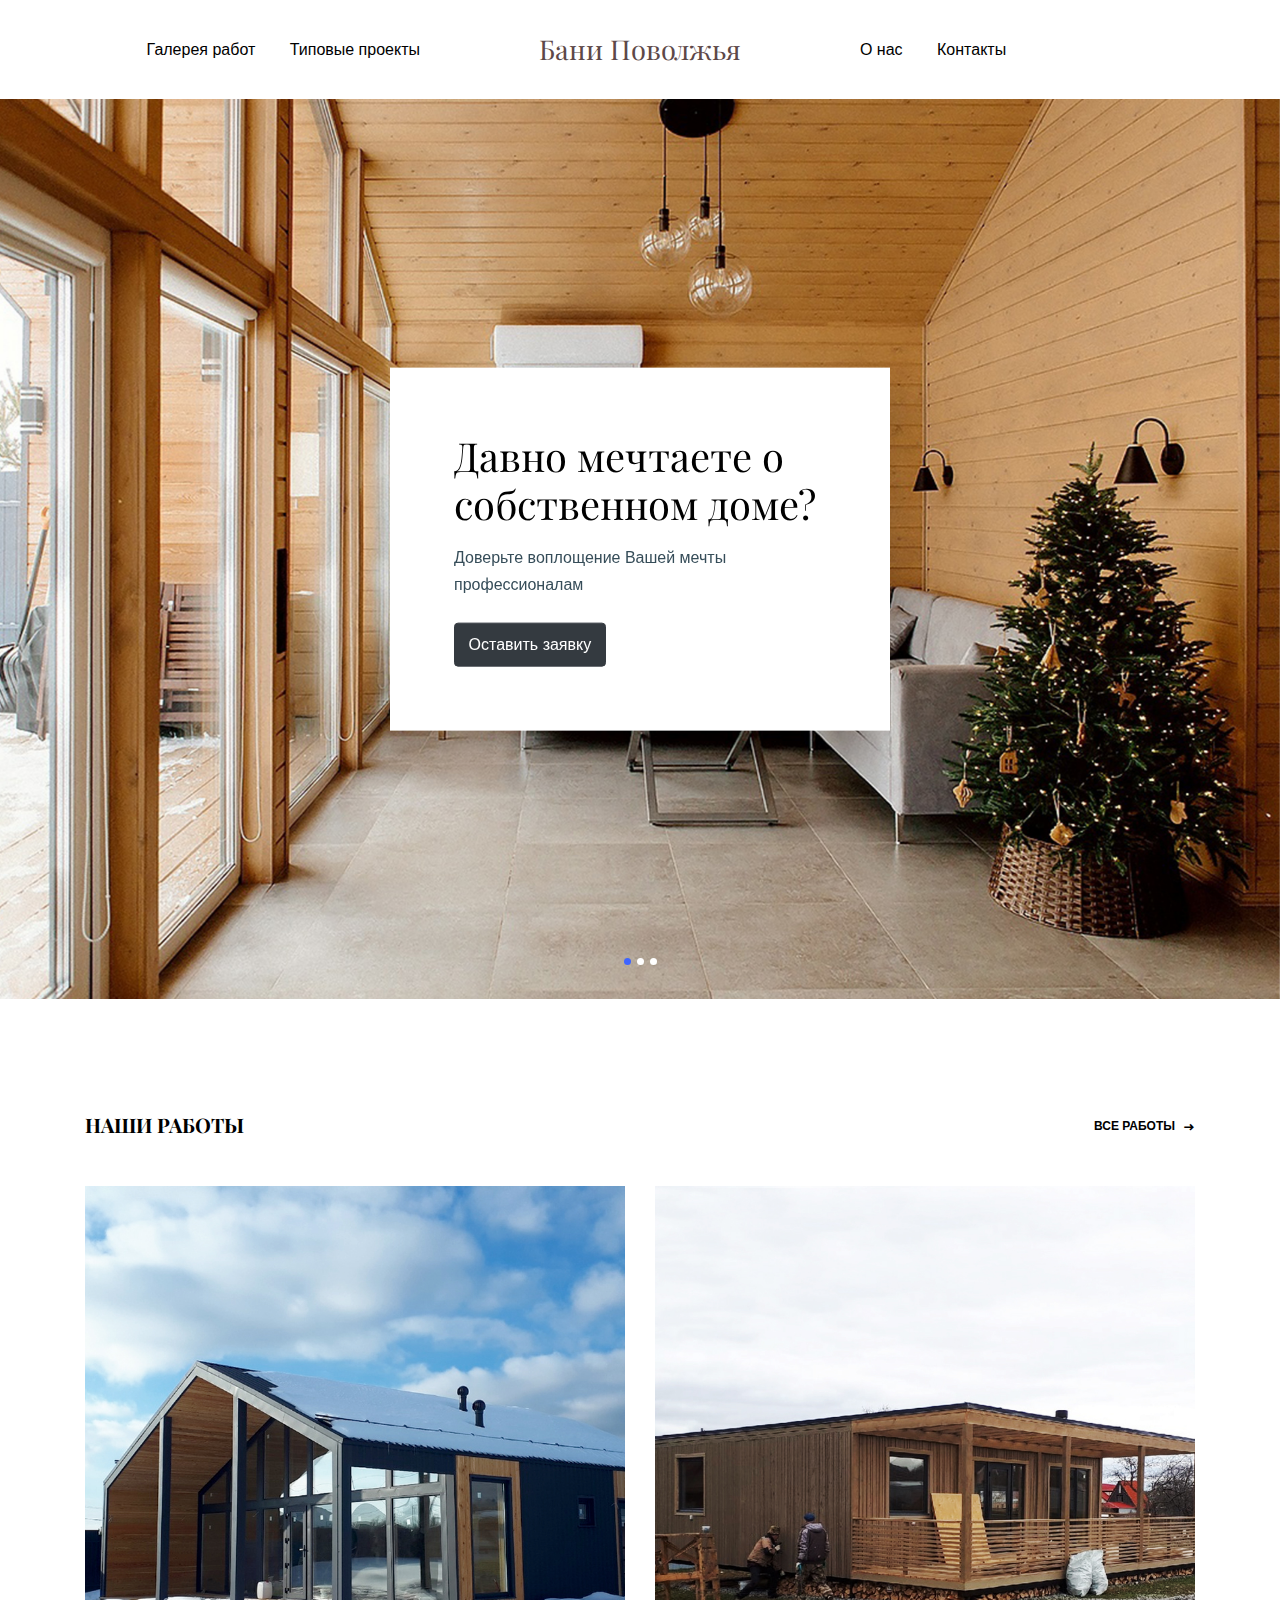
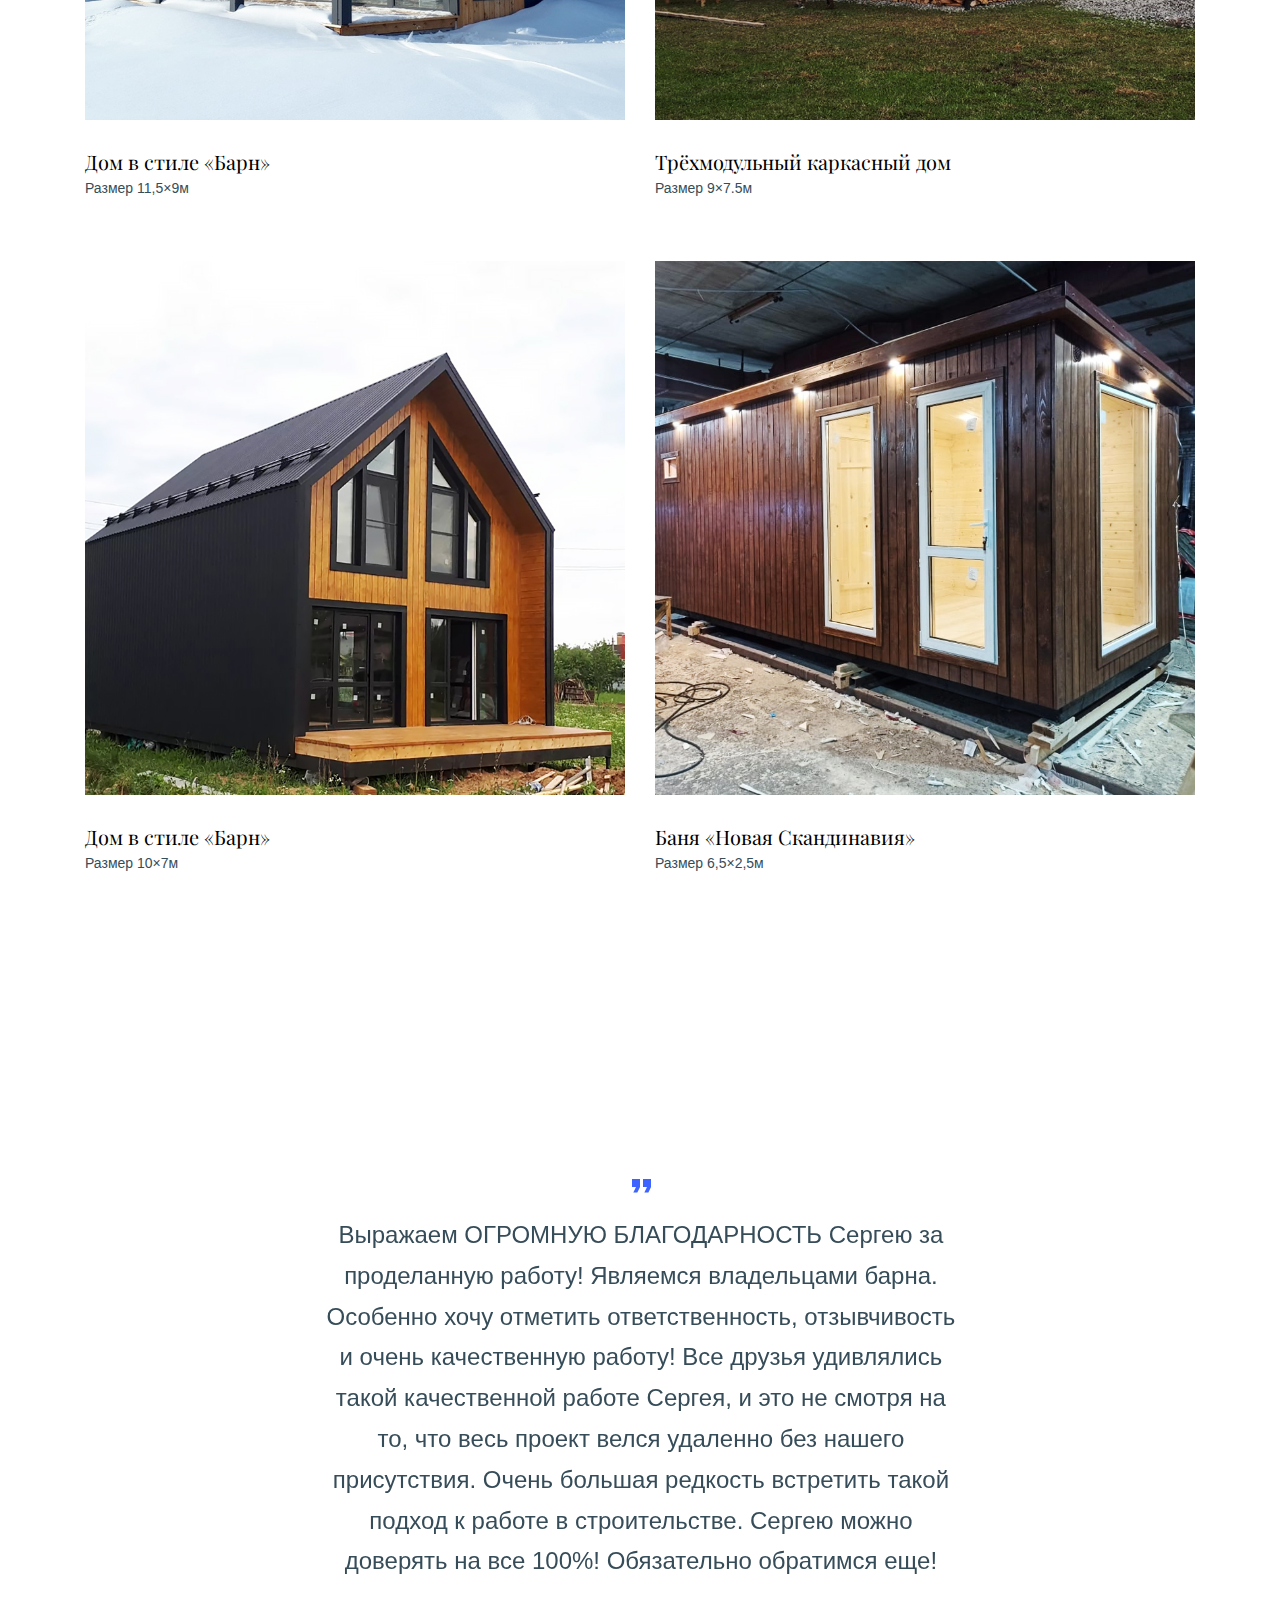
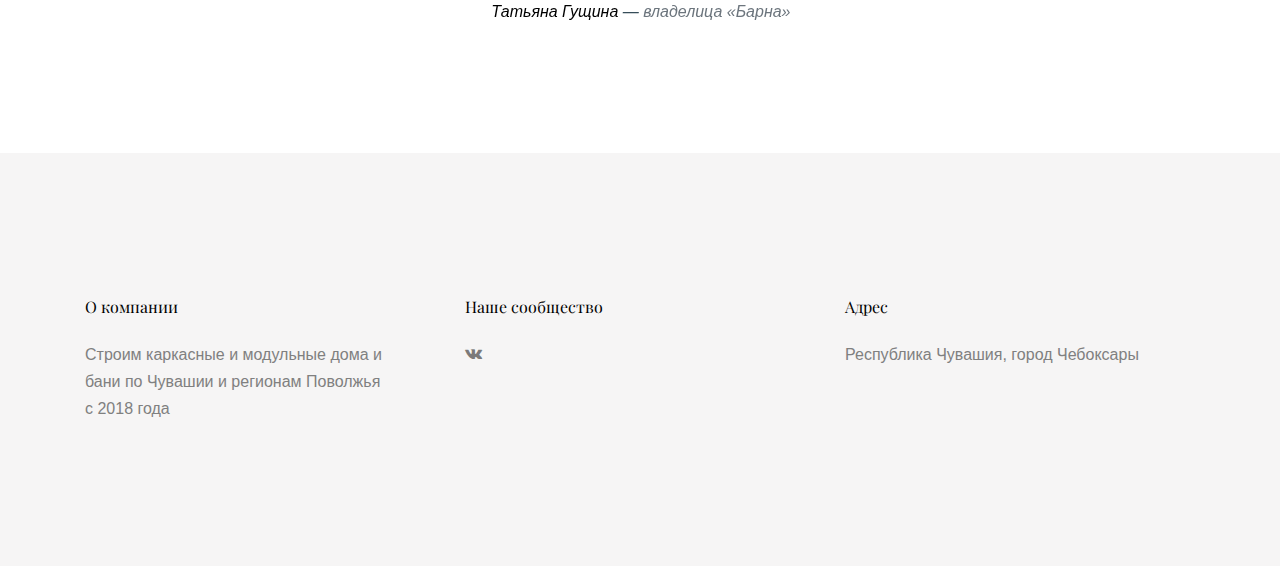
==== commit 6a57b28a: "Add files via upload" ====
--- a/index.html
+++ b/index.html
@@ -174,18 +174,18 @@
           <div class="col-md-6">
             <div class="row">
               <div class="col-md-7">
-                <h2 class="footer-heading mb-4">О компании</h2>
+                <p><h2 class="footer-heading mb-4">О компании</h2></p>
                 <p>Строим каркасные и модульные дома и бани по Чувашии и регионам Поволжья с 2018 года</p>
               </div>
               <div class="col-md-4 ml-auto">
-                <h2 class="footer-heading mb-4">Наше сообщество</h2>
+                <p><h2 class="footer-heading mb-4">Наше сообщество</h2></p>
                 <a href="https://vk.com/bani_povolzhya" class="pl-0 pr-3" target="_blank"><span class="icon-vk"></span></a>
               </div>
             </div>
           </div>
           <div class="col-md-4 ml-auto">
             <div class="mb-5">
-              <h2 class="footer-heading mb-4">Адрес</h2>
+              <p><h2 class="footer-heading mb-4">Адрес</h2></p>
               <p>Республика Чувашия, город Чебоксары</p>
             </div>
           </div>
